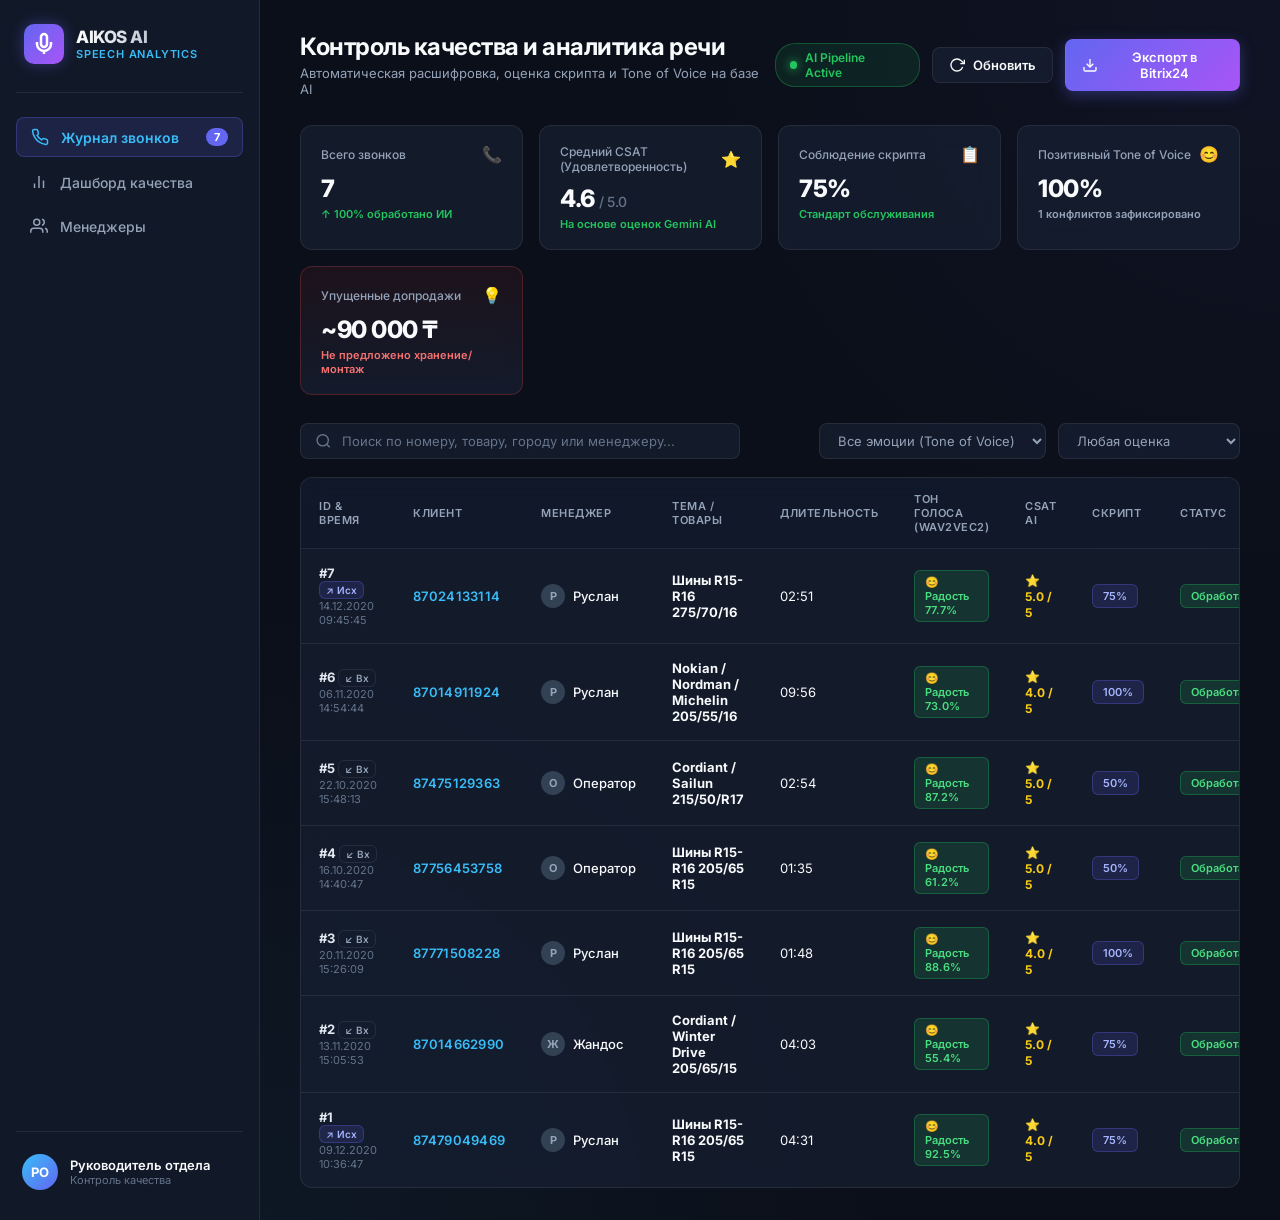
==== html/index.html @ fe6068f3 "исправление ошибок транскрибации поступившего файла в папку" ====
<!DOCTYPE html>
<html lang="ru">
<head>
    <meta charset="UTF-8">
    <meta name="viewport" content="width=device-width, initial-scale=1.0">
    <title>AIKOS Intelligence CRM — Аналитика звонков и контроль качества</title>
    <link rel="preconnect" href="https://fonts.googleapis.com">
    <link rel="preconnect" href="https://fonts.gstatic.com" crossorigin>
    <link href="https://fonts.googleapis.com/css2?family=Inter:wght@300;400;500;600;700;800&display=swap" rel="stylesheet">
    <link rel="stylesheet" href="style.css">
</head>
<body>
    <div class="app-container">
        <!-- Боковая панель (Sidebar) -->
        <aside class="sidebar">
            <div class="brand">
                <div class="brand-logo">
                    <svg width="24" height="24" viewBox="0 0 24 24" fill="none" stroke="currentColor" stroke-width="2.5">
                        <path d="M12 2a3 3 0 0 0-3 3v7a3 3 0 0 0 6 0V5a3 3 0 0 0-3-3Z"></path>
                        <path d="M19 10v2a7 7 0 0 1-14 0v-2"></path>
                        <line x1="12" y1="19" x2="12" y2="22"></line>
                    </svg>
                </div>
                <div class="brand-text">
                    <span class="brand-name">AIKOS AI</span>
                    <span class="brand-tag">Speech Analytics</span>
                </div>
            </div>

            <nav class="nav-menu">
                <a href="#calls" class="nav-item active" data-view="view-calls">
                    <svg width="18" height="18" viewBox="0 0 24 24" fill="none" stroke="currentColor" stroke-width="2"><path d="M22 16.92v3a2 2 0 0 1-2.18 2 19.79 19.79 0 0 1-8.63-3.07 19.5 19.5 0 0 1-6-6 19.79 19.79 0 0 1-3.07-8.67A2 2 0 0 1 4.11 2h3a2 2 0 0 1 2 1.72 12.84 12.84 0 0 0 .7 2.81 2 2 0 0 1-.45 2.11L8.09 9.91a16 16 0 0 0 6 6l1.27-1.27a2 2 0 0 1 2.11-.45 12.84 12.84 0 0 0 2.81.7A2 2 0 0 1 22 16.92z"></path></svg>
                    <span>Журнал звонков</span>
                    <span class="badge-count" id="totalCallsBadge">0</span>
                </a>
                <a href="#dashboard" class="nav-item" data-view="view-dashboard">
                    <svg width="18" height="18" viewBox="0 0 24 24" fill="none" stroke="currentColor" stroke-width="2"><line x1="18" y1="20" x2="18" y2="10"></line><line x1="12" y1="20" x2="12" y2="4"></line><line x1="6" y1="20" x2="6" y2="14"></line></svg>
                    <span>Дашборд качества</span>
                </a>
                <a href="#managers" class="nav-item" data-view="view-managers">
                    <svg width="18" height="18" viewBox="0 0 24 24" fill="none" stroke="currentColor" stroke-width="2"><path d="M17 21v-2a4 4 0 0 0-4-4H5a4 4 0 0 0-4 4v2"></path><circle cx="9" cy="7" r="4"></circle><path d="M23 21v-2a4 4 0 0 0-3-3.87"></path><path d="M16 3.13a4 4 0 0 1 0 7.75"></path></svg>
                    <span>Менеджеры</span>
                </a>
            </nav>

            <div class="sidebar-footer">
                <div class="user-profile">
                    <div class="avatar">РО</div>
                    <div class="user-info">
                        <span class="user-name">Руководитель отдела</span>
                        <span class="user-role">Контроль качества</span>
                    </div>
                </div>
            </div>
        </aside>

        <!-- Основная рабочая область (Main Content) -->
        <main class="main-content">
            <!-- Верхняя панель (Header) -->
            <header class="top-header">
                <div class="header-title">
                    <h1 id="pageMainHeading">Контроль качества и аналитика речи</h1>
                    <p class="subtitle" id="pageMainSubheading">Автоматическая расшифровка, оценка скрипта и Tone of Voice на базе AI</p>
                </div>
                <div class="header-actions">
                    <div class="status-indicator live">
                        <span class="dot"></span> AI Pipeline Active
                    </div>
                    <button class="btn btn-secondary" id="refreshBtn">
                        <svg width="16" height="16" viewBox="0 0 24 24" fill="none" stroke="currentColor" stroke-width="2"><polyline points="23 4 23 10 17 10"></polyline><path d="M20.49 15a9 9 0 1 1-2.12-9.36L23 10"></path></svg>
                        Обновить
                    </button>
                    <button class="btn btn-primary" id="exportBtn">
                        <svg width="16" height="16" viewBox="0 0 24 24" fill="none" stroke="currentColor" stroke-width="2"><path d="M21 15v4a2 2 0 0 1-2 2H5a2 2 0 0 1-2-2v-4"></path><polyline points="7 10 12 15 17 10"></polyline><line x1="12" y1="15" x2="12" y2="3"></line></svg>
                        Экспорт в Bitrix24
                    </button>
                </div>
            </header>

            <!-- Сводные KPI карточки (общие для CRM) -->
            <section class="kpi-grid">
                <div class="kpi-card">
                    <div class="kpi-header">
                        <span class="kpi-label">Всего звонков</span>
                        <span class="kpi-icon blue">📞</span>
                    </div>
                    <div class="kpi-value" id="kpiTotalCalls">0</div>
                    <div class="kpi-trend positive">↑ 100% обработано ИИ</div>
                </div>

                <div class="kpi-card">
                    <div class="kpi-header">
                        <span class="kpi-label">Средний CSAT (Удовлетворенность)</span>
                        <span class="kpi-icon green">⭐</span>
                    </div>
                    <div class="kpi-value" id="kpiAvgScore">0.0 <span class="max-val">/ 5.0</span></div>
                    <div class="kpi-trend positive" id="kpiCsatTrend">На основе оценок Gemini AI</div>
                </div>

                <div class="kpi-card">
                    <div class="kpi-header">
                        <span class="kpi-label">Соблюдение скрипта</span>
                        <span class="kpi-icon purple">📋</span>
                    </div>
                    <div class="kpi-value" id="kpiScriptScore">0%</div>
                    <div class="kpi-trend positive">Стандарт обслуживания</div>
                </div>

                <div class="kpi-card">
                    <div class="kpi-header">
                        <span class="kpi-label">Позитивный Tone of Voice</span>
                        <span class="kpi-icon yellow">😊</span>
                    </div>
                    <div class="kpi-value" id="kpiPositiveTone">0%</div>
                    <div class="kpi-trend neutral" id="kpiConflictsCount">0 конфликтов зафиксировано</div>
                </div>

                <div class="kpi-card highlight">
                    <div class="kpi-header">
                        <span class="kpi-label">Упущенные допродажи</span>
                        <span class="kpi-icon red">💡</span>
                    </div>
                    <div class="kpi-value" id="kpiLostSales">0 ₸</div>
                    <div class="kpi-trend warning">Не предложено хранение/монтаж</div>
                </div>
            </section>

            <!-- ЭКРАН 1: ЖУРНАЛ ЗВОНКОВ (Таблица) -->
            <div id="view-calls" class="page-view active">
                <section class="table-controls">
                    <div class="search-box">
                        <svg width="18" height="18" viewBox="0 0 24 24" fill="none" stroke="currentColor" stroke-width="2"><circle cx="11" cy="11" r="8"></circle><line x1="21" y1="21" x2="16.65" y2="16.65"></line></svg>
                        <input type="text" id="searchInput" placeholder="Поиск по номеру, товару, городу или менеджеру...">
                    </div>

                    <div class="filter-group">
                        <select id="emotionFilter" class="filter-select">
                            <option value="all">Все эмоции (Tone of Voice)</option>
                            <option value="happy">Радость / Дружелюбно</option>
                            <option value="neutral">Нейтрально</option>
                            <option value="sad">Грусть / Сомнения</option>
                        </select>

                        <select id="scoreFilter" class="filter-select">
                            <option value="all">Любая оценка</option>
                            <option value="5">⭐⭐⭐⭐⭐ (5 из 5)</option>
                            <option value="4">⭐⭐⭐⭐ (4 из 5)</option>
                            <option value="3">⭐⭐⭐ (3 из 5)</option>
                        </select>
                    </div>
                </section>

                <section class="table-container">
                    <table class="crm-table" id="callsTable">
                        <thead>
                            <tr>
                                <th>ID & Время</th>
                                <th>Клиент</th>
                                <th>Менеджер</th>
                                <th>Тема / Товары</th>
                                <th>Длительность</th>
                                <th>Тон голоса (Wav2Vec2)</th>
                                <th>CSAT AI</th>
                                <th>Скрипт</th>
                                <th>Статус</th>
                                <th class="text-right">Действие</th>
                            </tr>
                        </thead>
                        <tbody id="callsTableBody">
                            <!-- Строки звонков генерируются в app.js -->
                        </tbody>
                    </table>
                </section>
            </div>

            <!-- ЭКРАН 2: ДАШБОРД КАЧЕСТВА -->
            <div id="view-dashboard" class="page-view">
                <div class="dashboard-grid">
                    <!-- Анализ соблюдения скрипта продаж -->
                    <div class="dash-card">
                        <div class="dash-card-header">
                            <span class="dash-card-title">
                                📋 Соблюдение этапов скрипта продаж
                            </span>
                            <span class="badge badge-primary" id="dashAvgScriptBadge">85% среднее</span>
                        </div>
                        <div class="script-bars-list" id="dashScriptBarsList">
                            <!-- Заполняется динамически из БД -->
                        </div>
                    </div>

                    <!-- Тональность голоса и эмоциональный фон -->
                    <div class="dash-card">
                        <div class="dash-card-header">
                            <span class="dash-card-title">
                                🎙️ Сводный Tone of Voice (Wav2Vec2)
                            </span>
                            <span class="badge badge-success" id="dashEmotionDominantBadge">Дружелюбный фон</span>
                        </div>
                        <div class="script-bars-list" id="dashToneBarsList">
                            <!-- Заполняется динамически из БД -->
                        </div>
                    </div>

                    <!-- Распределение по филиалам и городам -->
                    <div class="dash-card">
                        <div class="dash-card-header">
                            <span class="dash-card-title">
                                📍 География звонков и филиалы
                            </span>
                            <span class="badge badge-outline" id="dashCitiesCountBadge">Казахстан</span>
                        </div>
                        <div class="city-bars-list" id="dashCityBarsList">
                            <!-- Заполняется динамически из БД -->
                        </div>
                    </div>

                    <!-- AI Рекомендации и точки роста -->
                    <div class="dash-card">
                        <div class="dash-card-header">
                            <span class="dash-card-title">
                                💡 Точки роста и упущенная выгода
                            </span>
                        </div>
                        <div class="growth-tips-box" id="dashGrowthTipsBox">
                            <div class="growth-icon">🎯</div>
                            <div class="growth-text">
                                <h4 id="dashGrowthTitle">Основная зона роста: Допродажи сопутствующих услуг</h4>
                                <p id="dashGrowthDesc">
                                    В 50% звонков менеджеры качественно консультируют по наличию шин, но упускают предложение услуг сезонного хранения и шиномонтажа. Это создает потенциал роста среднего чека на 18 000 ₸ с каждой заявки.
                                </p>
                            </div>
                        </div>
                    </div>
                </div>
            </div>

            <!-- ЭКРАН 3: МЕНЕДЖЕРЫ -->
            <div id="view-managers" class="page-view">
                <div class="managers-grid" id="managersCardsGrid">
                    <!-- Карточки менеджеров генерируются динамически из базы -->
                </div>
            </div>
        </main>
    </div>

    <!-- МОДАЛЬНОЕ ОКНО РАЗБОРА ЗВОНКА (CALL DETAIL MODAL) -->
        </main>
    </div>

    <!-- МОДАЛЬНОЕ ОКНО РАЗБОРА ЗВОНКА (CALL DETAIL MODAL) -->
    <div class="modal-backdrop" id="callModal">
        <div class="modal-dialog">
            <div class="modal-header">
                <div class="modal-title-wrap">
                    <div class="modal-badge-row">
                        <span class="badge badge-primary" id="modalCallDirection">Входящий звонок</span>
                        <span class="badge badge-outline" id="modalCallId">#13</span>
                        <span class="badge badge-success" id="modalCallDate">13.11.2020 15:05:53</span>
                    </div>
                    <h2 class="modal-title" id="modalPhoneTitle">+7 (701) 466-29-90</h2>
                </div>
                <button class="modal-close-btn" id="closeModalBtn">&times;</button>
            </div>

            <!-- Вкладки модального окна -->
            <div class="modal-tabs">
                <button class="tab-btn active" data-tab="tab-summary">
                    <svg width="16" height="16" viewBox="0 0 24 24" fill="none" stroke="currentColor" stroke-width="2"><polygon points="12 2 2 7 12 12 22 7 12 2"></polygon><polyline points="2 17 12 22 22 17"></polyline><polyline points="2 12 12 17 22 12"></polyline></svg>
                    Резюме и Допродажи
                </button>
                <button class="tab-btn" data-tab="tab-transcript">
                    <svg width="16" height="16" viewBox="0 0 24 24" fill="none" stroke="currentColor" stroke-width="2"><path d="M21 15a2 2 0 0 1-2 2H7l-4 4V5a2 2 0 0 1 2-2h14a2 2 0 0 1 2 2z"></path></svg>
                    Транскрипция (Диалог)
                </button>
                <button class="tab-btn" data-tab="tab-tone">
                    <svg width="16" height="16" viewBox="0 0 24 24" fill="none" stroke="currentColor" stroke-width="2"><path d="M12 2a3 3 0 0 0-3 3v7a3 3 0 0 0 6 0V5a3 3 0 0 0-3-3Z"></path><path d="M19 10v2a7 7 0 0 1-14 0v-2"></path></svg>
                    Тон-Войс & Акустика
                </button>
                <button class="tab-btn" data-tab="tab-checklist">
                    <svg width="16" height="16" viewBox="0 0 24 24" fill="none" stroke="currentColor" stroke-width="2"><path d="M22 11.08V12a10 10 0 1 1-5.93-9.14"></path><polyline points="22 4 12 14.01 9 11.01"></polyline></svg>
                    Чек-лист Скрипта
                </button>
            </div>

            <!-- Тело модального окна -->
            <div class="modal-body">
                <!-- ВКЛАДКА 1: РЕЗЮМЕ И ДОПРОДАЖИ -->
                <div class="tab-content active" id="tab-summary">
                    <div class="summary-grid">
                        <div class="card summary-main-card">
                            <h3>🤖 Аналитическое резюме звонка (AI)</h3>
                            <p class="summary-text" id="modalSummaryText"></p>
                            
                            <div class="key-facts-grid">
                                <div class="fact-item">
                                    <span class="fact-label">Город</span>
                                    <span class="fact-val" id="modalCity">Шымкент</span>
                                </div>
                                <div class="fact-item">
                                    <span class="fact-label">Категория товара</span>
                                    <span class="fact-val" id="modalProductCat">Зимние шины (Липучка)</span>
                                </div>
                                <div class="fact-item">
                                    <span class="fact-label">Размерность</span>
                                    <span class="fact-val" id="modalTireSize">205/55 R16</span>
                                </div>
                                <div class="fact-item">
                                    <span class="fact-label">Выбранный бренд</span>
                                    <span class="fact-val" id="modalSelectedBrand">Kormoran (Michelin group)</span>
                                </div>
                                <div class="fact-item">
                                    <span class="fact-label">Сумма заказа</span>
                                    <span class="fact-val highlight" id="modalOrderSum">87 000 ₸ (4 шт)</span>
                                </div>
                                <div class="fact-item">
                                    <span class="fact-label">Итог звонка</span>
                                    <span class="fact-val success" id="modalOutcome">Бронь на Темирязева 53А</span>
                                </div>
                            </div>
                        </div>

                        <!-- Оценки и метрики качества -->
                        <div class="card score-card">
                            <h3>⭐ Оценки обслуживания</h3>
                            <div class="score-row">
                                <span>Удовлетворенность клиента (CSAT):</span>
                                <span class="stars" id="modalCsatStars">⭐⭐⭐⭐⭐ 5/5</span>
                            </div>
                            <div class="score-row">
                                <span>Вежливость менеджера:</span>
                                <span class="badge badge-success" id="modalManagerPoliteness">5 / 5 (Отлично)</span>
                            </div>
                            <div class="score-row">
                                <span>Конфликт / Недовольство:</span>
                                <span class="badge badge-neutral" id="modalConflictStatus">Не зафиксирован</span>
                            </div>
                            <div class="score-row">
                                <span>Соблюдение регламента:</span>
                                <span class="badge badge-primary" id="modalScriptPct">88%</span>
                            </div>
                        </div>
                    </div>

                    <!-- Карточка упущенной выгоды -->
                    <div class="card opportunity-card">
                        <div class="opp-icon">💡</div>
                        <div class="opp-content">
                            <h4>Обнаружен потенциал допродажи (Sales Opportunity)</h4>
                            <p id="modalOpportunityText">Клиент приобрел 4 зимние шины. Менеджер предложил скидку 20% на шиномонтаж, однако <strong>не предложил услугу сезонного хранения шин</strong>. Вероятность согласия оценивалась в 76% (~15 000 ₸).</p>
                        </div>
                    </div>
                </div>

                <!-- ВКЛАДКА 2: ТРАНСКРИПЦИЯ (ДИАЛОГ) -->
                <div class="tab-content" id="tab-transcript">
                    <div class="transcript-player-bar">
                        <button class="player-btn" id="playAudioBtn">
                            <svg width="18" height="18" viewBox="0 0 24 24" fill="none" stroke="currentColor" stroke-width="2"><polygon points="5 3 19 12 5 21 5 3"></polygon></svg>
                            Прослушать аудио
                        </button>
                        <div class="audio-progress">
                            <span class="time-curr">00:00</span>
                            <div class="progress-bar-track">
                                <div class="progress-fill" style="width: 35%;"></div>
                            </div>
                            <span class="time-total" id="modalAudioDuration">04:03</span>
                        </div>
                        <div class="transcript-legend">
                            <span class="legend-dot green"></span> Позитив
                            <span class="legend-dot grey"></span> Нейтрально
                            <span class="legend-dot red"></span> Негатив
                        </div>
                    </div>

                    <div class="dialogue-container" id="modalDialogueContainer">
                        <!-- Реплики диалога со значками тональности RuBERT -->
                    </div>
                </div>

                <!-- ВКЛАДКА 3: ТОН-ВОЙС & АКУСТИКА -->
                <div class="tab-content" id="tab-tone">
                    <div class="tone-analytics-grid">
                        <!-- Эмоции Wav2Vec2 -->
                        <div class="card tone-card">
                            <h3>🎙️ Эмоции по голосу (Wav2Vec2 SER)</h3>
                            <p class="tone-subtitle">Анализ интонаций, тембра и дрожания голоса</p>

                            <div class="emotion-bars" id="modalEmotionBars">
                                <!-- Полосы эмоций -->
                            </div>
                        </div>

                        <!-- Акустические характеристики -->
                        <div class="card acoustic-card">
                            <h3>📊 Физические свойства звука (Акустика)</h3>
                            <div class="acoustic-metric">
                                <span class="metric-title">Время тишины и пауз:</span>
                                <span class="metric-val" id="modalSilenceMetric">57.4 сек (23.6%)</span>
                                <div class="metric-bar"><div class="fill" style="width: 23.6%;"></div></div>
                            </div>

                            <div class="acoustic-metric">
                                <span class="metric-title">Резкие всплески / Крики:</span>
                                <span class="metric-val" id="modalLoudMetric">0% (В норме)</span>
                                <div class="metric-bar"><div class="fill green" style="width: 5%;"></div></div>
                            </div>

                            <div class="acoustic-metric">
                                <span class="metric-title">Темп речи менеджера:</span>
                                <span class="metric-val" id="modalTempoMetric">133.9 уд/мин (Оптимальный)</span>
                                <div class="metric-bar"><div class="fill purple" style="width: 65%;"></div></div>
                            </div>
                        </div>
                    </div>

                    <!-- Посегментный таймлайн -->
                    <div class="card timeline-card">
                        <h3>⏱️ Посегментный таймлайн эмоций (10-секундные интервалы)</h3>
                        <p class="timeline-subtitle">Нажмите на интервал для перехода к моменту звонка</p>
                        
                        <div class="timeline-track" id="modalTimelineTrack">
                            <!-- Сегменты генерируются в JS -->
                        </div>
                    </div>
                </div>

                <!-- ВКЛАДКА 4: ЧЕК-ЛИСТ СКРИПТА -->
                <div class="tab-content" id="tab-checklist">
                    <div class="checklist-container">
                        <h3>📋 Проверка чек-листа звонка менеджера</h3>
                        <div class="checklist-items" id="modalChecklistItems">
                            <!-- Чек-лист генерируется в JS -->
                        </div>
                    </div>
                </div>
            </div>

            <div class="modal-footer">
                <button class="btn btn-secondary" id="closeModalFooterBtn">Закрыть</button>
                <button class="btn btn-primary" id="saveCrmBtn">Синхронизировать с сделкой #45291</button>
            </div>
        </div>
    </div>

    <script src="app.js"></script>
</body>
</html>
---- html/style.css ----
:root {
    --bg-primary: #0b0f19;
    --bg-secondary: #111827;
    --bg-card: rgba(23, 32, 51, 0.7);
    --bg-card-hover: rgba(30, 41, 67, 0.9);
    --border-color: rgba(255, 255, 255, 0.08);
    --border-highlight: rgba(99, 102, 241, 0.3);
    
    --text-primary: #f8fafc;
    --text-secondary: #94a3b8;
    --text-muted: #64748b;
    
    --accent-blue: #38bdf8;
    --accent-indigo: #6366f1;
    --accent-purple: #a855f7;
    --accent-green: #22c55e;
    --accent-yellow: #eab308;
    --accent-red: #ef4444;
    
    --gradient-primary: linear-gradient(135deg, #6366f1 0%, #a855f7 100%);
    --gradient-card: linear-gradient(180deg, rgba(30, 41, 59, 0.5) 0%, rgba(15, 23, 42, 0.5) 100%);
    --shadow-subtle: 0 4px 20px rgba(0, 0, 0, 0.3);
    --shadow-modal: 0 20px 50px rgba(0, 0, 0, 0.7);
}

* {
    margin: 0;
    padding: 0;
    box-sizing: border-box;
    font-family: 'Inter', -apple-system, BlinkMacSystemFont, sans-serif;
    -webkit-font-smoothing: antialiased;
}

body {
    background-color: var(--bg-primary);
    color: var(--text-primary);
    min-height: 100vh;
    display: flex;
    overflow-x: hidden;
}

.app-container {
    display: flex;
    width: 100%;
    min-height: 100vh;
}

/* ========================================================
   SIDEBAR
   ======================================================== */
.sidebar {
    width: 260px;
    background: var(--bg-secondary);
    border-right: 1px solid var(--border-color);
    display: flex;
    flex-direction: column;
    padding: 24px 16px;
    flex-shrink: 0;
}

.brand {
    display: flex;
    align-items: center;
    gap: 12px;
    padding: 0 8px 28px;
    border-bottom: 1px solid var(--border-color);
}

.brand-logo {
    width: 40px;
    height: 40px;
    background: var(--gradient-primary);
    border-radius: 10px;
    display: flex;
    align-items: center;
    justify-content: center;
    color: white;
    box-shadow: 0 0 15px rgba(99, 102, 241, 0.4);
}

.brand-text {
    display: flex;
    flex-direction: column;
}

.brand-name {
    font-weight: 800;
    font-size: 17px;
    letter-spacing: -0.5px;
    background: linear-gradient(90deg, #fff, #94a3b8);
    -webkit-background-clip: text;
    -webkit-text-fill-color: transparent;
}

.brand-tag {
    font-size: 11px;
    color: var(--accent-blue);
    font-weight: 600;
    text-transform: uppercase;
    letter-spacing: 0.8px;
}

.nav-menu {
    display: flex;
    flex-direction: column;
    gap: 6px;
    margin-top: 24px;
    flex: 1;
}

.nav-item {
    display: flex;
    align-items: center;
    gap: 12px;
    padding: 10px 14px;
    border-radius: 8px;
    color: var(--text-secondary);
    text-decoration: none;
    font-size: 14px;
    font-weight: 500;
    transition: all 0.2s ease;
}

.nav-item:hover {
    background: rgba(255, 255, 255, 0.05);
    color: var(--text-primary);
}

.nav-item.active {
    background: rgba(99, 102, 241, 0.15);
    color: var(--accent-blue);
    border: 1px solid var(--border-highlight);
    font-weight: 600;
}

.badge-count {
    margin-left: auto;
    background: var(--accent-indigo);
    color: white;
    font-size: 11px;
    padding: 2px 8px;
    border-radius: 20px;
    font-weight: 700;
}

.sidebar-footer {
    padding-top: 16px;
    border-top: 1px solid var(--border-color);
}

.user-profile {
    display: flex;
    align-items: center;
    gap: 12px;
    padding: 6px;
}

.avatar {
    width: 36px;
    height: 36px;
    background: linear-gradient(135deg, #38bdf8, #6366f1);
    border-radius: 50%;
    display: flex;
    align-items: center;
    justify-content: center;
    font-weight: 700;
    font-size: 13px;
    color: white;
}

.user-info {
    display: flex;
    flex-direction: column;
}

.user-name {
    font-size: 13px;
    font-weight: 600;
}

.user-role {
    font-size: 11px;
    color: var(--text-muted);
}

/* ========================================================
   MAIN CONTENT
   ======================================================== */
.main-content {
    flex: 1;
    padding: 32px 40px;
    overflow-y: auto;
    background: radial-gradient(circle at top right, rgba(99, 102, 241, 0.05), transparent 40%),
                radial-gradient(circle at bottom left, rgba(56, 189, 248, 0.05), transparent 40%);
}

.top-header {
    display: flex;
    justify-content: space-between;
    align-items: center;
    margin-bottom: 28px;
}

.header-title h1 {
    font-size: 24px;
    font-weight: 700;
    letter-spacing: -0.5px;
    margin-bottom: 4px;
}

.subtitle {
    font-size: 13px;
    color: var(--text-secondary);
}

.header-actions {
    display: flex;
    align-items: center;
    gap: 12px;
}

.status-indicator {
    display: flex;
    align-items: center;
    gap: 8px;
    padding: 6px 14px;
    background: rgba(34, 197, 94, 0.1);
    border: 1px solid rgba(34, 197, 94, 0.3);
    border-radius: 20px;
    font-size: 12px;
    font-weight: 600;
    color: var(--accent-green);
}

.status-indicator .dot {
    width: 8px;
    height: 8px;
    background: var(--accent-green);
    border-radius: 50%;
    box-shadow: 0 0 10px var(--accent-green);
    animation: pulse 2s infinite;
}

@keyframes pulse {
    0% { transform: scale(0.95); opacity: 0.8; }
    50% { transform: scale(1.2); opacity: 1; }
    100% { transform: scale(0.95); opacity: 0.8; }
}

.btn {
    display: inline-flex;
    align-items: center;
    gap: 8px;
    padding: 9px 16px;
    border-radius: 8px;
    font-size: 13px;
    font-weight: 600;
    cursor: pointer;
    transition: all 0.2s ease;
    border: 1px solid transparent;
}

.btn-primary {
    background: var(--gradient-primary);
    color: white;
    box-shadow: 0 4px 15px rgba(99, 102, 241, 0.35);
}

.btn-primary:hover {
    transform: translateY(-1px);
    box-shadow: 0 6px 20px rgba(99, 102, 241, 0.5);
}

.btn-secondary {
    background: var(--bg-card);
    color: var(--text-primary);
    border: 1px solid var(--border-color);
}

.btn-secondary:hover {
    background: rgba(255, 255, 255, 0.1);
}

/* ========================================================
   KPI CARDS
   ======================================================== */
.kpi-grid {
    display: grid;
    grid-template-columns: repeat(auto-fit, minmax(210px, 1fr));
    gap: 16px;
    margin-bottom: 28px;
}

.kpi-card {
    background: var(--bg-card);
    border: 1px solid var(--border-color);
    border-radius: 12px;
    padding: 18px 20px;
    backdrop-filter: blur(12px);
    transition: transform 0.2s ease, border-color 0.2s ease;
}

.kpi-card:hover {
    transform: translateY(-2px);
    border-color: rgba(255, 255, 255, 0.15);
}

.kpi-card.highlight {
    background: linear-gradient(180deg, rgba(239, 68, 68, 0.08) 0%, rgba(23, 32, 51, 0.7) 100%);
    border-color: rgba(239, 68, 68, 0.25);
}

.kpi-header {
    display: flex;
    justify-content: space-between;
    align-items: center;
    margin-bottom: 10px;
}

.kpi-label {
    font-size: 12px;
    color: var(--text-secondary);
    font-weight: 500;
}

.kpi-icon {
    font-size: 16px;
}

.kpi-value {
    font-size: 24px;
    font-weight: 800;
    letter-spacing: -0.5px;
    margin-bottom: 4px;
}

.kpi-value .max-val {
    font-size: 14px;
    color: var(--text-muted);
    font-weight: 500;
}

.kpi-trend {
    font-size: 11px;
    font-weight: 600;
}

.kpi-trend.positive { color: var(--accent-green); }
.kpi-trend.neutral { color: var(--text-secondary); }
.kpi-trend.warning { color: #f87171; }

/* ========================================================
   TABLE CONTROLS & SEARCH
   ======================================================== */
.table-controls {
    display: flex;
    justify-content: space-between;
    align-items: center;
    gap: 16px;
    margin-bottom: 18px;
}

.search-box {
    display: flex;
    align-items: center;
    gap: 10px;
    background: var(--bg-card);
    border: 1px solid var(--border-color);
    padding: 8px 14px;
    border-radius: 8px;
    flex: 1;
    max-width: 440px;
}

.search-box svg {
    color: var(--text-muted);
}

.search-box input {
    background: transparent;
    border: none;
    outline: none;
    color: var(--text-primary);
    font-size: 13px;
    width: 100%;
}

.search-box input::placeholder {
    color: var(--text-muted);
}

.filter-group {
    display: flex;
    gap: 12px;
}

.filter-select {
    background: var(--bg-card);
    border: 1px solid var(--border-color);
    color: var(--text-secondary);
    padding: 8px 14px;
    border-radius: 8px;
    font-size: 13px;
    outline: none;
    cursor: pointer;
}

.filter-select option {
    background: var(--bg-secondary);
    color: var(--text-primary);
}

/* ========================================================
   CRM CALLS TABLE
   ======================================================== */
.table-container {
    background: var(--bg-card);
    border: 1px solid var(--border-color);
    border-radius: 12px;
    overflow: hidden;
    backdrop-filter: blur(12px);
}

.crm-table {
    width: 100%;
    border-collapse: collapse;
    text-align: left;
    font-size: 13px;
}

.crm-table th {
    background: rgba(15, 23, 42, 0.7);
    padding: 14px 18px;
    font-weight: 600;
    color: var(--text-secondary);
    border-bottom: 1px solid var(--border-color);
    text-transform: uppercase;
    font-size: 11px;
    letter-spacing: 0.5px;
}

.crm-table td {
    padding: 16px 18px;
    border-bottom: 1px solid var(--border-color);
    color: var(--text-primary);
    vertical-align: middle;
}

.crm-table tr {
    transition: background 0.15s ease;
    cursor: pointer;
}

.crm-table tbody tr:hover {
    background: var(--bg-card-hover);
}

.crm-table tbody tr:last-child td {
    border-bottom: none;
}

.call-id-col {
    display: flex;
    flex-direction: column;
}

.call-num {
    font-weight: 700;
    font-size: 13px;
    color: #e2e8f0;
}

.call-time {
    font-size: 11px;
    color: var(--text-muted);
}

.phone-badge {
    font-weight: 600;
    color: var(--accent-blue);
    letter-spacing: 0.3px;
}

.manager-badge {
    display: flex;
    align-items: center;
    gap: 8px;
    font-weight: 500;
}

.manager-avatar-sm {
    width: 24px;
    height: 24px;
    border-radius: 50%;
    background: #334155;
    color: #94a3b8;
    font-size: 11px;
    display: flex;
    align-items: center;
    justify-content: center;
    font-weight: 700;
}

/* Бейджи */
.badge {
    display: inline-flex;
    align-items: center;
    gap: 5px;
    padding: 4px 10px;
    border-radius: 6px;
    font-size: 11px;
    font-weight: 600;
}

.badge-success {
    background: rgba(34, 197, 94, 0.15);
    color: #4ade80;
    border: 1px solid rgba(34, 197, 94, 0.3);
}

.badge-warning {
    background: rgba(234, 179, 8, 0.15);
    color: #facc15;
    border: 1px solid rgba(234, 179, 8, 0.3);
}

.badge-neutral {
    background: rgba(148, 163, 184, 0.15);
    color: #cbd5e1;
    border: 1px solid rgba(148, 163, 184, 0.3);
}

.badge-primary {
    background: rgba(99, 102, 241, 0.15);
    color: #a5b4fc;
    border: 1px solid rgba(99, 102, 241, 0.3);
}

.badge-outline {
    background: transparent;
    border: 1px solid var(--border-color);
    color: var(--text-secondary);
}

.stars-score {
    color: #facc15;
    font-weight: 700;
    font-size: 12px;
}

.action-btn {
    padding: 6px 12px;
    background: rgba(99, 102, 241, 0.1);
    color: var(--accent-blue);
    border: 1px solid var(--border-highlight);
    border-radius: 6px;
    font-size: 12px;
    font-weight: 600;
    cursor: pointer;
    transition: all 0.2s ease;
}

.action-btn:hover {
    background: var(--accent-indigo);
    color: white;
}

.text-right {
    text-align: right;
}

/* ========================================================
   MODAL DIALOG (CALL INTELLIGENCE DRAWER)
   ======================================================== */
.modal-backdrop {
    position: fixed;
    top: 0;
    left: 0;
    width: 100vw;
    height: 100vh;
    background: rgba(0, 0, 0, 0.75);
    backdrop-filter: blur(8px);
    display: none;
    align-items: center;
    justify-content: center;
    z-index: 9999;
    padding: 24px;
    animation: fadeIn 0.2s ease;
}

.modal-backdrop.open {
    display: flex;
}

@keyframes fadeIn {
    from { opacity: 0; }
    to { opacity: 1; }
}

.modal-dialog {
    background: #0f172a;
    border: 1px solid rgba(255, 255, 255, 0.12);
    border-radius: 16px;
    width: 100%;
    max-width: 960px;
    max-height: 90vh;
    display: flex;
    flex-direction: column;
    box-shadow: var(--shadow-modal);
    animation: slideUp 0.25s ease;
}

@keyframes slideUp {
    from { transform: translateY(20px); opacity: 0; }
    to { transform: translateY(0); opacity: 1; }
}

.modal-header {
    padding: 20px 24px;
    display: flex;
    justify-content: space-between;
    align-items: center;
    border-bottom: 1px solid var(--border-color);
}

.modal-badge-row {
    display: flex;
    gap: 8px;
    margin-bottom: 6px;
}

.modal-title {
    font-size: 20px;
    font-weight: 800;
    letter-spacing: -0.5px;
}

.modal-close-btn {
    background: transparent;
    border: none;
    color: var(--text-muted);
    font-size: 28px;
    cursor: pointer;
    line-height: 1;
    transition: color 0.2s;
}

.modal-close-btn:hover {
    color: white;
}

/* Вкладки модального окна */
.modal-tabs {
    display: flex;
    padding: 0 24px;
    border-bottom: 1px solid var(--border-color);
    background: rgba(15, 23, 42, 0.5);
    gap: 8px;
}

.tab-btn {
    display: flex;
    align-items: center;
    gap: 8px;
    padding: 12px 16px;
    background: transparent;
    border: none;
    border-bottom: 2px solid transparent;
    color: var(--text-secondary);
    font-size: 13px;
    font-weight: 600;
    cursor: pointer;
    transition: all 0.2s ease;
}

.tab-btn:hover {
    color: var(--text-primary);
}

.tab-btn.active {
    color: var(--accent-blue);
    border-bottom-color: var(--accent-blue);
}

.modal-body {
    padding: 24px;
    overflow-y: auto;
    flex: 1;
}

.tab-content {
    display: none;
}

.tab-content.active {
    display: block;
    animation: fadeIn 0.2s ease;
}

/* ========================================================
   TAB 1: РЕЗЮМЕ & ДОПРОДАЖИ
   ======================================================== */
.summary-grid {
    display: grid;
    grid-template-columns: 2fr 1fr;
    gap: 16px;
    margin-bottom: 16px;
}

.card {
    background: var(--bg-card);
    border: 1px solid var(--border-color);
    border-radius: 12px;
    padding: 20px;
}

.card h3 {
    font-size: 15px;
    font-weight: 700;
    margin-bottom: 12px;
    color: #f1f5f9;
}

.summary-text {
    font-size: 13px;
    line-height: 1.6;
    color: #cbd5e1;
    margin-bottom: 18px;
    background: rgba(0, 0, 0, 0.2);
    padding: 12px 14px;
    border-radius: 8px;
    border-left: 3px solid var(--accent-indigo);
}

.key-facts-grid {
    display: grid;
    grid-template-columns: repeat(2, 1fr);
    gap: 12px;
}

.fact-item {
    display: flex;
    flex-direction: column;
    background: rgba(255, 255, 255, 0.03);
    padding: 10px 12px;
    border-radius: 8px;
}

.fact-label {
    font-size: 11px;
    color: var(--text-muted);
    margin-bottom: 4px;
}

.fact-val {
    font-size: 13px;
    font-weight: 600;
    color: var(--text-primary);
}

.fact-val.highlight {
    color: #38bdf8;
}

.fact-val.success {
    color: #4ade80;
}

.score-card {
    display: flex;
    flex-direction: column;
    justify-content: space-between;
}

.score-row {
    display: flex;
    justify-content: space-between;
    align-items: center;
    padding: 10px 0;
    border-bottom: 1px solid var(--border-color);
    font-size: 12px;
    color: var(--text-secondary);
}

.score-row:last-child {
    border-bottom: none;
}

.opportunity-card {
    display: flex;
    gap: 16px;
    background: linear-gradient(90deg, rgba(234, 179, 8, 0.1) 0%, rgba(23, 32, 51, 0.7) 100%);
    border-color: rgba(234, 179, 8, 0.3);
}

.opp-icon {
    font-size: 28px;
    flex-shrink: 0;
}

.opp-content h4 {
    font-size: 14px;
    font-weight: 700;
    color: #fef08a;
    margin-bottom: 4px;
}

.opp-content p {
    font-size: 13px;
    color: #cbd5e1;
    line-height: 1.5;
}

/* ========================================================
   TAB 2: ТРАНСКРИПЦИЯ (ДИАЛОГ)
   ======================================================== */
.transcript-player-bar {
    display: flex;
    align-items: center;
    gap: 16px;
    background: rgba(0, 0, 0, 0.3);
    padding: 12px 18px;
    border-radius: 10px;
    margin-bottom: 18px;
    border: 1px solid var(--border-color);
}

.player-btn {
    display: flex;
    align-items: center;
    gap: 6px;
    background: var(--accent-indigo);
    color: white;
    border: none;
    padding: 8px 14px;
    border-radius: 6px;
    font-size: 12px;
    font-weight: 600;
    cursor: pointer;
}

.audio-progress {
    display: flex;
    align-items: center;
    gap: 10px;
    flex: 1;
    font-size: 12px;
    color: var(--text-muted);
}

.progress-bar-track {
    flex: 1;
    height: 6px;
    background: rgba(255, 255, 255, 0.1);
    border-radius: 3px;
    overflow: hidden;
}

.progress-fill {
    height: 100%;
    background: var(--accent-blue);
    border-radius: 3px;
}

.transcript-legend {
    display: flex;
    align-items: center;
    gap: 12px;
    font-size: 11px;
    color: var(--text-secondary);
}

.legend-dot {
    width: 8px;
    height: 8px;
    border-radius: 50%;
    display: inline-block;
}

.legend-dot.green { background: #22c55e; }
.legend-dot.grey { background: #94a3b8; }
.legend-dot.red { background: #ef4444; }

.dialogue-container {
    display: flex;
    flex-direction: column;
    gap: 12px;
    max-height: 480px;
    overflow-y: auto;
    padding-right: 8px;
}

.message-row {
    display: flex;
    flex-direction: column;
    padding: 12px 16px;
    border-radius: 10px;
    border: 1px solid transparent;
}

.message-row.manager {
    background: rgba(99, 102, 241, 0.08);
    border-color: rgba(99, 102, 241, 0.2);
    align-self: flex-start;
    width: 90%;
}

.message-row.client {
    background: rgba(56, 189, 248, 0.08);
    border-color: rgba(56, 189, 248, 0.2);
    align-self: flex-end;
    width: 90%;
}

.msg-header {
    display: flex;
    justify-content: space-between;
    align-items: center;
    margin-bottom: 6px;
}

.msg-speaker {
    font-size: 12px;
    font-weight: 700;
}

.message-row.manager .msg-speaker { color: #a5b4fc; }
.message-row.client .msg-speaker { color: #7dd3fc; }

.sentiment-tag {
    font-size: 10px;
    padding: 2px 6px;
    border-radius: 4px;
    font-weight: 600;
}

.sentiment-tag.positive { background: rgba(34, 197, 94, 0.2); color: #4ade80; }
.sentiment-tag.neutral { background: rgba(148, 163, 184, 0.2); color: #cbd5e1; }
.sentiment-tag.negative { background: rgba(239, 68, 68, 0.2); color: #f87171; }

.msg-text {
    font-size: 13px;
    line-height: 1.5;
    color: #f1f5f9;
}

/* ========================================================
   TAB 3: ТОН-ВОЙС & АКУСТИКА
   ======================================================== */
.tone-analytics-grid {
    display: grid;
    grid-template-columns: repeat(2, 1fr);
    gap: 16px;
    margin-bottom: 16px;
}

.tone-subtitle, .timeline-subtitle {
    font-size: 12px;
    color: var(--text-muted);
    margin-bottom: 16px;
}

.emotion-bars {
    display: flex;
    flex-direction: column;
    gap: 12px;
}

.emotion-bar-item {
    display: flex;
    flex-direction: column;
    gap: 4px;
}

.em-info {
    display: flex;
    justify-content: space-between;
    font-size: 12px;
    font-weight: 600;
}

.em-track {
    height: 8px;
    background: rgba(255, 255, 255, 0.08);
    border-radius: 4px;
    overflow: hidden;
}

.em-fill {
    height: 100%;
    border-radius: 4px;
}

.em-fill.happy { background: #22c55e; }
.em-fill.neutral { background: #38bdf8; }
.em-fill.sad { background: #eab308; }
.em-fill.angry { background: #ef4444; }

.acoustic-metric {
    margin-bottom: 14px;
}

.metric-title {
    display: block;
    font-size: 12px;
    color: var(--text-secondary);
    margin-bottom: 2px;
}

.metric-val {
    font-size: 14px;
    font-weight: 700;
    color: var(--text-primary);
    display: block;
    margin-bottom: 6px;
}

.metric-bar {
    height: 6px;
    background: rgba(255, 255, 255, 0.08);
    border-radius: 3px;
    overflow: hidden;
}

.metric-bar .fill {
    height: 100%;
    background: var(--accent-blue);
    border-radius: 3px;
}

.metric-bar .fill.green { background: #22c55e; }
.metric-bar .fill.purple { background: #a855f7; }

.timeline-track {
    display: flex;
    gap: 4px;
    overflow-x: auto;
    padding: 8px 0;
}

.timeline-segment {
    flex: 1;
    min-width: 36px;
    height: 48px;
    border-radius: 6px;
    display: flex;
    flex-direction: column;
    align-items: center;
    justify-content: center;
    font-size: 10px;
    font-weight: 700;
    cursor: pointer;
    transition: transform 0.15s ease;
}

.timeline-segment:hover {
    transform: scale(1.1);
}

.timeline-segment.happy { background: rgba(34, 197, 94, 0.25); color: #4ade80; border: 1px solid rgba(34, 197, 94, 0.5); }
.timeline-segment.neutral { background: rgba(56, 189, 248, 0.25); color: #38bdf8; border: 1px solid rgba(56, 189, 248, 0.5); }
.timeline-segment.sad { background: rgba(234, 179, 8, 0.25); color: #facc15; border: 1px solid rgba(234, 179, 8, 0.5); }
.timeline-segment.angry { background: rgba(239, 68, 68, 0.25); color: #f87171; border: 1px solid rgba(239, 68, 68, 0.5); }

/* ========================================================
   TAB 4: ЧЕК-ЛИСТ СКРИПТА
   ======================================================== */
.checklist-items {
    display: flex;
    flex-direction: column;
    gap: 10px;
}

.checklist-item {
    display: flex;
    align-items: center;
    justify-content: space-between;
    padding: 12px 16px;
    background: rgba(255, 255, 255, 0.03);
    border-radius: 8px;
    border: 1px solid var(--border-color);
}

.cl-title {
    font-size: 13px;
    font-weight: 600;
    color: #f1f5f9;
}

.cl-desc {
    font-size: 11px;
    color: var(--text-muted);
    margin-top: 2px;
}

/* ========================================================
   MODAL FOOTER
   ======================================================== */
.modal-footer {
    padding: 16px 24px;
    display: flex;
    justify-content: flex-end;
    gap: 12px;
    border-top: 1px solid var(--border-color);
    background: rgba(15, 23, 42, 0.8);
}

/* ========================================================
   PAGE VIEWS (MULTI-VIEW SWITCHING)
   ======================================================== */
.page-view {
    display: none;
}

.page-view.active {
    display: block;
    animation: fadeInView 0.2s ease-in-out;
}

@keyframes fadeInView {
    from { opacity: 0; transform: translateY(4px); }
    to { opacity: 1; transform: translateY(0); }
}

/* ========================================================
   DASHBOARD VIEW
   ======================================================== */
.dashboard-grid {
    display: grid;
    grid-template-columns: repeat(2, 1fr);
    gap: 20px;
    margin-top: 24px;
}

.dash-card {
    background: var(--bg-card);
    border: 1px solid var(--border-color);
    border-radius: 12px;
    padding: 24px;
    display: flex;
    flex-direction: column;
    gap: 16px;
    backdrop-filter: blur(10px);
}

.dash-card.full-width {
    grid-column: span 2;
}

.dash-card-header {
    display: flex;
    align-items: center;
    justify-content: space-between;
}

.dash-card-title {
    font-size: 15px;
    font-weight: 700;
    color: var(--text-primary);
    display: flex;
    align-items: center;
    gap: 8px;
}

.dash-metric-summary {
    display: flex;
    gap: 16px;
    margin-bottom: 8px;
}

.dash-metric-box {
    flex: 1;
    background: rgba(255, 255, 255, 0.02);
    border: 1px solid var(--border-color);
    padding: 12px 16px;
    border-radius: 8px;
}

.dash-metric-box .metric-lbl {
    font-size: 11px;
    color: var(--text-secondary);
    display: block;
    margin-bottom: 4px;
}

.dash-metric-box .metric-val {
    font-size: 20px;
    font-weight: 800;
    color: #f8fafc;
}

.script-bars-list, .city-bars-list {
    display: flex;
    flex-direction: column;
    gap: 12px;
}

.script-bar-item {
    display: flex;
    flex-direction: column;
    gap: 6px;
}

.script-bar-meta {
    display: flex;
    justify-content: space-between;
    font-size: 12px;
    font-weight: 600;
    color: var(--text-secondary);
}

.script-bar-track {
    height: 8px;
    background: rgba(255, 255, 255, 0.06);
    border-radius: 4px;
    overflow: hidden;
}

.script-bar-fill {
    height: 100%;
    border-radius: 4px;
    transition: width 0.6s ease;
}

.script-bar-fill.purple { background: linear-gradient(90deg, #6366f1, #a855f7); }
.script-bar-fill.blue { background: linear-gradient(90deg, #38bdf8, #6366f1); }
.script-bar-fill.green { background: linear-gradient(90deg, #22c55e, #10b981); }
.script-bar-fill.yellow { background: linear-gradient(90deg, #eab308, #f59e0b); }

/* Зоны роста / AI Рекомендации */
.growth-tips-box {
    background: rgba(99, 102, 241, 0.08);
    border: 1px solid rgba(99, 102, 241, 0.25);
    border-radius: 10px;
    padding: 16px 20px;
    display: flex;
    gap: 14px;
    align-items: flex-start;
}

.growth-icon {
    font-size: 24px;
    line-height: 1;
}

.growth-text h4 {
    font-size: 13px;
    font-weight: 700;
    color: #c7d2fe;
    margin-bottom: 4px;
}

.growth-text p {
    font-size: 12px;
    color: #94a3b8;
    line-height: 1.5;
}

/* ========================================================
   MANAGERS VIEW
   ======================================================== */
.managers-grid {
    display: grid;
    grid-template-columns: repeat(auto-fill, minmax(320px, 1fr));
    gap: 20px;
    margin-top: 24px;
}

.manager-card {
    background: var(--bg-card);
    border: 1px solid var(--border-color);
    border-radius: 12px;
    padding: 24px;
    display: flex;
    flex-direction: column;
    gap: 16px;
    backdrop-filter: blur(10px);
    transition: transform 0.2s, border-color 0.2s, box-shadow 0.2s;
}

.manager-card:hover {
    transform: translateY(-2px);
    border-color: var(--border-highlight);
    box-shadow: 0 10px 25px rgba(0, 0, 0, 0.4);
}

.manager-card-top {
    display: flex;
    align-items: center;
    gap: 16px;
}

.manager-avatar-lg {
    width: 52px;
    height: 52px;
    border-radius: 50%;
    background: var(--gradient-primary);
    display: flex;
    align-items: center;
    justify-content: center;
    font-weight: 800;
    font-size: 20px;
    color: white;
    box-shadow: 0 0 12px rgba(99, 102, 241, 0.4);
    flex-shrink: 0;
}

.manager-title-box {
    flex: 1;
}

.manager-name-lg {
    font-size: 16px;
    font-weight: 700;
    color: #fff;
    margin-bottom: 4px;
}

.manager-role-tag {
    font-size: 11px;
    color: var(--text-secondary);
}

.manager-stats-grid {
    display: grid;
    grid-template-columns: repeat(2, 1fr);
    gap: 10px;
    background: rgba(255, 255, 255, 0.02);
    border: 1px solid var(--border-color);
    border-radius: 8px;
    padding: 12px;
}

.m-stat-item {
    display: flex;
    flex-direction: column;
    gap: 2px;
}

.m-stat-lbl {
    font-size: 10px;
    color: var(--text-muted);
    text-transform: uppercase;
    letter-spacing: 0.5px;
}

.m-stat-val {
    font-size: 14px;
    font-weight: 700;
    color: #f1f5f9;
}

.manager-actions-row {
    display: flex;
    justify-content: flex-end;
    margin-top: 4px;
}

.btn-filter-manager {
    background: rgba(99, 102, 241, 0.15);
    border: 1px solid rgba(99, 102, 241, 0.3);
    color: #c7d2fe;
    font-size: 12px;
    font-weight: 600;
    padding: 8px 14px;
    border-radius: 6px;
    cursor: pointer;
    transition: all 0.15s ease;
    width: 100%;
    text-align: center;
}

.btn-filter-manager:hover {
    background: rgba(99, 102, 241, 0.3);
    color: white;
}
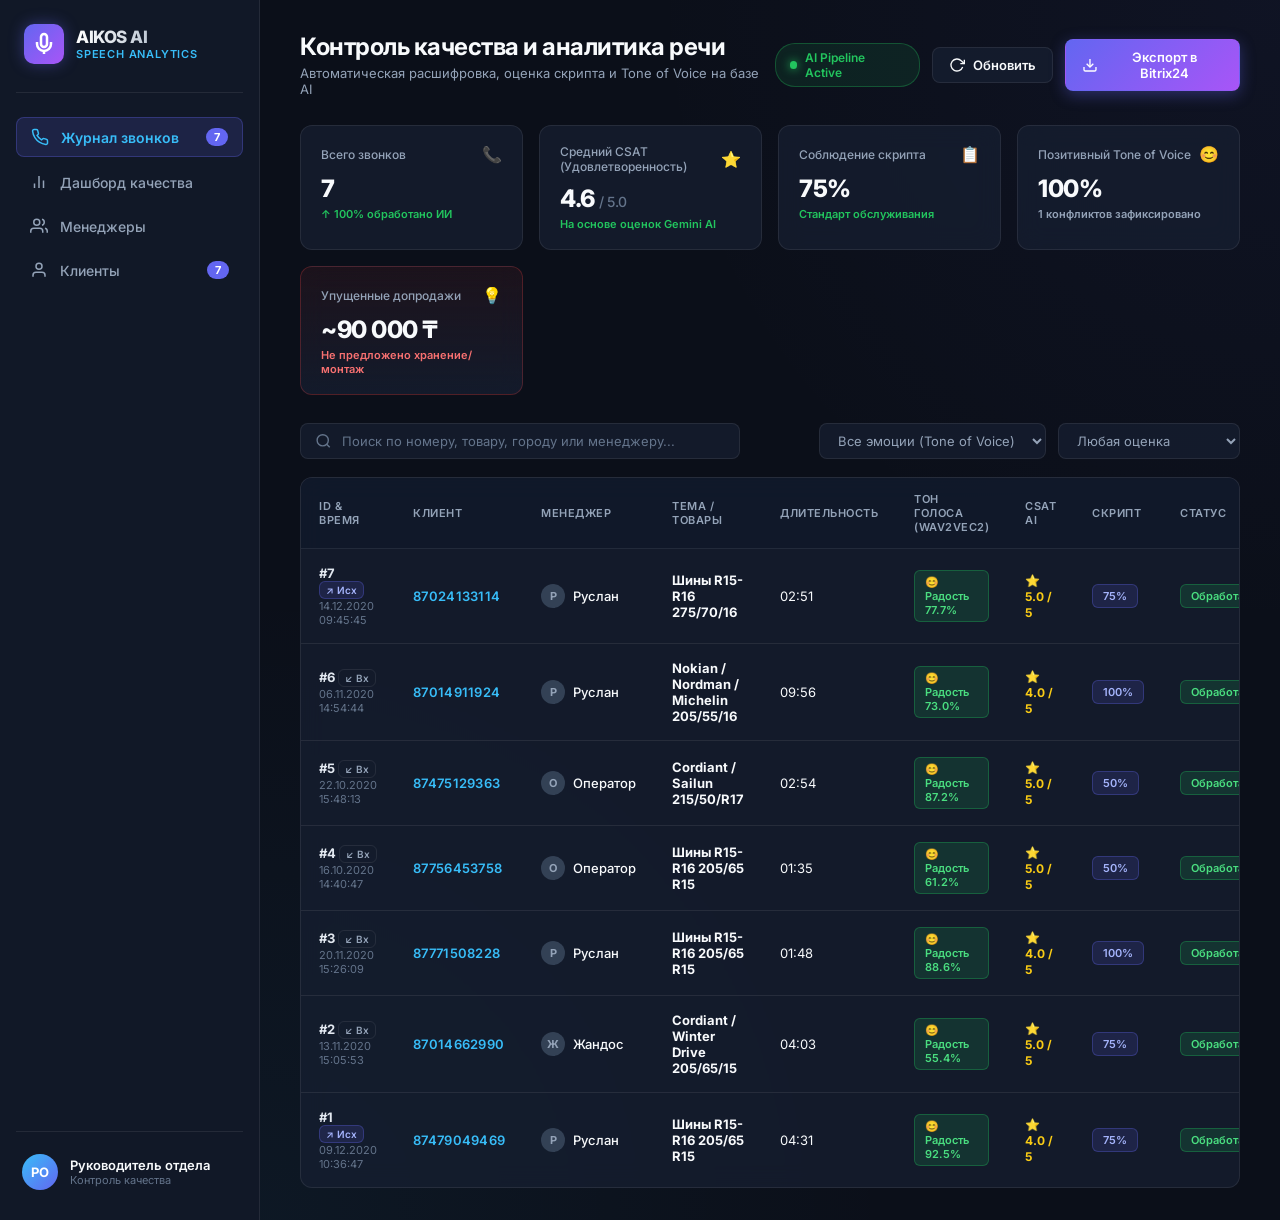
==== commit d27080be: "feat: разделить показатели Tone of Voice отдельно на менеджера и клиента" ====
--- a/html/index.html
+++ b/html/index.html
@@ -41,6 +41,11 @@
                     <svg width="18" height="18" viewBox="0 0 24 24" fill="none" stroke="currentColor" stroke-width="2"><path d="M17 21v-2a4 4 0 0 0-4-4H5a4 4 0 0 0-4 4v2"></path><circle cx="9" cy="7" r="4"></circle><path d="M23 21v-2a4 4 0 0 0-3-3.87"></path><path d="M16 3.13a4 4 0 0 1 0 7.75"></path></svg>
                     <span>Менеджеры</span>
                 </a>
+                <a href="#clients" class="nav-item" data-view="view-clients">
+                    <svg width="18" height="18" viewBox="0 0 24 24" fill="none" stroke="currentColor" stroke-width="2"><path d="M20 21v-2a4 4 0 0 0-4-4H8a4 4 0 0 0-4 4v2"></path><circle cx="12" cy="7" r="4"></circle></svg>
+                    <span>Клиенты</span>
+                    <span class="badge-count" id="totalClientsBadge">0</span>
+                </a>
             </nav>
 
             <div class="sidebar-footer">
@@ -77,56 +82,55 @@
                 </div>
             </header>
 
-            <!-- Сводные KPI карточки (общие для CRM) -->
-            <section class="kpi-grid">
-                <div class="kpi-card">
-                    <div class="kpi-header">
-                        <span class="kpi-label">Всего звонков</span>
-                        <span class="kpi-icon blue">📞</span>
-                    </div>
-                    <div class="kpi-value" id="kpiTotalCalls">0</div>
-                    <div class="kpi-trend positive">↑ 100% обработано ИИ</div>
-                </div>
-
-                <div class="kpi-card">
-                    <div class="kpi-header">
-                        <span class="kpi-label">Средний CSAT (Удовлетворенность)</span>
-                        <span class="kpi-icon green">⭐</span>
-                    </div>
-                    <div class="kpi-value" id="kpiAvgScore">0.0 <span class="max-val">/ 5.0</span></div>
-                    <div class="kpi-trend positive" id="kpiCsatTrend">На основе оценок Gemini AI</div>
-                </div>
-
-                <div class="kpi-card">
-                    <div class="kpi-header">
-                        <span class="kpi-label">Соблюдение скрипта</span>
-                        <span class="kpi-icon purple">📋</span>
-                    </div>
-                    <div class="kpi-value" id="kpiScriptScore">0%</div>
-                    <div class="kpi-trend positive">Стандарт обслуживания</div>
-                </div>
-
-                <div class="kpi-card">
-                    <div class="kpi-header">
-                        <span class="kpi-label">Позитивный Tone of Voice</span>
-                        <span class="kpi-icon yellow">😊</span>
-                    </div>
-                    <div class="kpi-value" id="kpiPositiveTone">0%</div>
-                    <div class="kpi-trend neutral" id="kpiConflictsCount">0 конфликтов зафиксировано</div>
-                </div>
-
-                <div class="kpi-card highlight">
-                    <div class="kpi-header">
-                        <span class="kpi-label">Упущенные допродажи</span>
-                        <span class="kpi-icon red">💡</span>
-                    </div>
-                    <div class="kpi-value" id="kpiLostSales">0 ₸</div>
-                    <div class="kpi-trend warning">Не предложено хранение/монтаж</div>
-                </div>
-            </section>
-
             <!-- ЭКРАН 1: ЖУРНАЛ ЗВОНКОВ (Таблица) -->
             <div id="view-calls" class="page-view active">
+                <!-- Сводные KPI карточки звонков -->
+                <section class="kpi-grid">
+                    <div class="kpi-card">
+                        <div class="kpi-header">
+                            <span class="kpi-label">Всего звонков</span>
+                            <span class="kpi-icon blue">📞</span>
+                        </div>
+                        <div class="kpi-value" id="kpiTotalCalls">0</div>
+                        <div class="kpi-trend positive">↑ 100% обработано ИИ</div>
+                    </div>
+
+                    <div class="kpi-card">
+                        <div class="kpi-header">
+                            <span class="kpi-label">Средний CSAT (Удовлетворенность)</span>
+                            <span class="kpi-icon green">⭐</span>
+                        </div>
+                        <div class="kpi-value" id="kpiAvgScore">0.0 <span class="max-val">/ 5.0</span></div>
+                        <div class="kpi-trend positive" id="kpiCsatTrend">На основе оценок Gemini AI</div>
+                    </div>
+
+                    <div class="kpi-card">
+                        <div class="kpi-header">
+                            <span class="kpi-label">Соблюдение скрипта</span>
+                            <span class="kpi-icon purple">📋</span>
+                        </div>
+                        <div class="kpi-value" id="kpiScriptScore">0%</div>
+                        <div class="kpi-trend positive">Стандарт обслуживания</div>
+                    </div>
+
+                    <div class="kpi-card">
+                        <div class="kpi-header">
+                            <span class="kpi-label">Позитивный Tone of Voice</span>
+                            <span class="kpi-icon yellow">😊</span>
+                        </div>
+                        <div class="kpi-value" id="kpiPositiveTone">0%</div>
+                        <div class="kpi-trend neutral" id="kpiConflictsCount">0 конфликтов зафиксировано</div>
+                    </div>
+
+                    <div class="kpi-card highlight">
+                        <div class="kpi-header">
+                            <span class="kpi-label">Упущенные допродажи</span>
+                            <span class="kpi-icon red">💡</span>
+                        </div>
+                        <div class="kpi-value" id="kpiLostSales">0 ₸</div>
+                        <div class="kpi-trend warning">Не предложено хранение/монтаж</div>
+                    </div>
+                </section>
                 <section class="table-controls">
                     <div class="search-box">
                         <svg width="18" height="18" viewBox="0 0 24 24" fill="none" stroke="currentColor" stroke-width="2"><circle cx="11" cy="11" r="8"></circle><line x1="21" y1="21" x2="16.65" y2="16.65"></line></svg>
@@ -241,10 +245,93 @@
                     <!-- Карточки менеджеров генерируются динамически из базы -->
                 </div>
             </div>
-        </main>
-    </div>
-
-    <!-- МОДАЛЬНОЕ ОКНО РАЗБОРА ЗВОНКА (CALL DETAIL MODAL) -->
+
+            <!-- ЭКРАН 4: КЛИЕНТЫ И ИСТОРИЯ ОБРАЩЕНИЙ -->
+            <div id="view-clients" class="page-view">
+                <!-- Клиентские KPI плашки -->
+                <section class="kpi-grid">
+                    <div class="kpi-card">
+                        <div class="kpi-header">
+                            <span class="kpi-label">Уникальных клиентов</span>
+                            <span class="kpi-icon blue">👥</span>
+                        </div>
+                        <div class="kpi-value" id="kpiClientsCount">0</div>
+                        <div class="kpi-trend positive">База телефонных номеров</div>
+                    </div>
+
+                    <div class="kpi-card">
+                        <div class="kpi-header">
+                            <span class="kpi-label">Повторные обращения</span>
+                            <span class="kpi-icon green">🔁</span>
+                        </div>
+                        <div class="kpi-value" id="kpiClientsRepeat">0</div>
+                        <div class="kpi-trend positive" id="kpiClientsRepeatPct">0% повторных</div>
+                    </div>
+
+                    <div class="kpi-card">
+                        <div class="kpi-header">
+                            <span class="kpi-label">Сумма зафиксированного спроса</span>
+                            <span class="kpi-icon purple">💰</span>
+                        </div>
+                        <div class="kpi-value" id="kpiClientsTotalSum">0 ₸</div>
+                        <div class="kpi-trend neutral">Потенциал покупок и броней</div>
+                    </div>
+
+                    <div class="kpi-card">
+                        <div class="kpi-header">
+                            <span class="kpi-label">Лояльность клиентов (CSAT)</span>
+                            <span class="kpi-icon yellow">⭐</span>
+                        </div>
+                        <div class="kpi-value" id="kpiClientsAvgCsat">5.0 <span class="max-val">/ 5.0</span></div>
+                        <div class="kpi-trend positive">Высокая оценка диалогов</div>
+                    </div>
+                </section>
+
+                <!-- Панель фильтров и поиска по клиентам -->
+                <section class="table-controls">
+                    <div class="search-box" style="flex: 1.5; max-width: 500px;">
+                        <svg width="18" height="18" viewBox="0 0 24 24" fill="none" stroke="currentColor" stroke-width="2"><circle cx="11" cy="11" r="8"></circle><line x1="21" y1="21" x2="16.65" y2="16.65"></line></svg>
+                        <input type="text" id="clientsSearchInput" placeholder="Поиск по номеру телефона, городу, размеру шин или вопросу...">
+                    </div>
+
+                    <div class="filter-group">
+                        <select id="clientsCityFilter" class="filter-select">
+                            <option value="all">Все города</option>
+                            <option value="Алматы">Алматы</option>
+                            <option value="Шымкент">Шымкент</option>
+                            <option value="Астана">Астана</option>
+                        </select>
+
+                        <select id="clientsTypeFilter" class="filter-select">
+                            <option value="all">Все клиенты</option>
+                            <option value="repeat">Повторные (2+ звонка)</option>
+                            <option value="single">Первое обращение</option>
+                        </select>
+                    </div>
+                </section>
+
+                <!-- Таблица клиентов -->
+                <div class="table-container">
+                    <table class="crm-table">
+                        <thead>
+                            <tr>
+                                <th>Номер клиента</th>
+                                <th>Город</th>
+                                <th>Обращений</th>
+                                <th>Интересующий типоразмер / Авто</th>
+                                <th>Ключевые темы и вопросы</th>
+                                <th>Tone of Voice</th>
+                                <th>Менеджеры</th>
+                                <th>Последний контакт</th>
+                                <th class="text-right">История</th>
+                            </tr>
+                        </thead>
+                        <tbody id="clientsTableBody">
+                            <!-- Данные клиентов генерируются в JS -->
+                        </tbody>
+                    </table>
+                </div>
+            </div>
         </main>
     </div>
 
@@ -378,47 +465,82 @@
                     </div>
                 </div>
 
-                <!-- ВКЛАДКА 3: ТОН-ВОЙС & АКУСТИКА -->
+                <!-- ВКЛАДКА 3: ТОН-ВОЙС & АКУСТИКА (РАЗДЕЛЬНО ПО СТОРОНАМ) -->
                 <div class="tab-content" id="tab-tone">
                     <div class="tone-analytics-grid">
-                        <!-- Эмоции Wav2Vec2 -->
+                        <!-- 1. Tone of Voice МЕНЕДЖЕРА -->
                         <div class="card tone-card">
-                            <h3>🎙️ Эмоции по голосу (Wav2Vec2 SER)</h3>
-                            <p class="tone-subtitle">Анализ интонаций, тембра и дрожания голоса</p>
-
-                            <div class="emotion-bars" id="modalEmotionBars">
-                                <!-- Полосы эмоций -->
-                            </div>
-                        </div>
-
-                        <!-- Акустические характеристики -->
-                        <div class="card acoustic-card">
-                            <h3>📊 Физические свойства звука (Акустика)</h3>
-                            <div class="acoustic-metric">
-                                <span class="metric-title">Время тишины и пауз:</span>
-                                <span class="metric-val" id="modalSilenceMetric">57.4 сек (23.6%)</span>
-                                <div class="metric-bar"><div class="fill" style="width: 23.6%;"></div></div>
-                            </div>
-
-                            <div class="acoustic-metric">
-                                <span class="metric-title">Резкие всплески / Крики:</span>
-                                <span class="metric-val" id="modalLoudMetric">0% (В норме)</span>
-                                <div class="metric-bar"><div class="fill green" style="width: 5%;"></div></div>
-                            </div>
-
-                            <div class="acoustic-metric">
-                                <span class="metric-title">Темп речи менеджера:</span>
-                                <span class="metric-val" id="modalTempoMetric">133.9 уд/мин (Оптимальный)</span>
-                                <div class="metric-bar"><div class="fill purple" style="width: 65%;"></div></div>
-                            </div>
-                        </div>
-                    </div>
-
-                    <!-- Посегментный таймлайн -->
-                    <div class="card timeline-card">
-                        <h3>⏱️ Посегментный таймлайн эмоций (10-секундные интервалы)</h3>
-                        <p class="timeline-subtitle">Нажмите на интервал для перехода к моменту звонка</p>
-                        
+                            <div class="tone-card-header">
+                                <h3>👨‍💼 Tone of Voice Менеджера</h3>
+                                <span class="badge badge-primary" id="modalMgrToneDominant">Дружелюбие</span>
+                            </div>
+                            <p class="tone-subtitle" id="modalMgrToneDesc">Приветливый тон, уверенные ответы без конфликтов</p>
+
+                            <div class="score-mini-row" style="margin-bottom: 12px; display: flex; justify-content: space-between; align-items: center; background: rgba(0,0,0,0.2); padding: 8px 12px; border-radius: 8px;">
+                                <span style="font-size: 12px; color: var(--text-muted);">Индекс вежливости и стандартов:</span>
+                                <span class="badge badge-success" id="modalMgrPolitenessBadge">⭐ 5.0 / 5.0</span>
+                            </div>
+
+                            <div class="emotion-bars" id="modalMgrEmotionBars">
+                                <!-- Полосы эмоций менеджера -->
+                            </div>
+
+                            <div class="acoustic-mini-stats" style="margin-top: 14px; display: grid; grid-template-columns: 1fr 1fr; gap: 8px;">
+                                <div style="background: rgba(255,255,255,0.02); padding: 8px 10px; border-radius: 6px; border: 1px solid var(--border-color);">
+                                    <span style="font-size: 11px; color: var(--text-muted); display: block;">Темп речи:</span>
+                                    <strong style="font-size: 12.5px; color: #fff;" id="modalMgrTempo">130 уд/мин</strong>
+                                </div>
+                                <div style="background: rgba(255,255,255,0.02); padding: 8px 10px; border-radius: 6px; border: 1px solid var(--border-color);">
+                                    <span style="font-size: 11px; color: var(--text-muted); display: block;">Перебивания:</span>
+                                    <strong style="font-size: 12.5px; color: #4ade80;" id="modalMgrInterruption">0 (В норме)</strong>
+                                </div>
+                            </div>
+                        </div>
+
+                        <!-- 2. Tone of Voice КЛИЕНТА -->
+                        <div class="card tone-card">
+                            <div class="tone-card-header">
+                                <h3>👤 Tone of Voice Клиента</h3>
+                                <span class="badge badge-success" id="modalClientToneDominant">Лояльный</span>
+                            </div>
+                            <p class="tone-subtitle" id="modalClientToneDesc">Клиент вовлечен, позитивно реагирует на предложения</p>
+
+                            <div class="score-mini-row" style="margin-bottom: 12px; display: flex; justify-content: space-between; align-items: center; background: rgba(0,0,0,0.2); padding: 8px 12px; border-radius: 8px;">
+                                <span style="font-size: 12px; color: var(--text-muted);">Динамика настроения диалога:</span>
+                                <span class="badge badge-outline" id="modalClientSentimentShift">Нейтральный ➔ Позитивный</span>
+                            </div>
+
+                            <div class="emotion-bars" id="modalClientEmotionBars">
+                                <!-- Полосы эмоций клиента -->
+                            </div>
+
+                            <div class="acoustic-mini-stats" style="margin-top: 14px; display: grid; grid-template-columns: 1fr 1fr; gap: 8px;">
+                                <div style="background: rgba(255,255,255,0.02); padding: 8px 10px; border-radius: 6px; border: 1px solid var(--border-color);">
+                                    <span style="font-size: 11px; color: var(--text-muted); display: block;">Удовлетворенность CSAT:</span>
+                                    <strong style="font-size: 12.5px; color: #38bdf8;" id="modalClientCsatVal">⭐ 5.0 / 5.0</strong>
+                                </div>
+                                <div style="background: rgba(255,255,255,0.02); padding: 8px 10px; border-radius: 6px; border: 1px solid var(--border-color);">
+                                    <span style="font-size: 11px; color: var(--text-muted); display: block;">Недовольство / Конфликт:</span>
+                                    <strong style="font-size: 12.5px; color: #4ade80;" id="modalClientConflictVal">Не обнаружено</strong>
+                                </div>
+                            </div>
+                        </div>
+                    </div>
+
+                    <!-- 3. Акустические характеристики и таймлайн звука -->
+                    <div class="card acoustic-card" style="margin-top: 20px;">
+                        <div style="display: flex; justify-content: space-between; align-items: center; margin-bottom: 14px; flex-wrap: wrap; gap: 10px;">
+                            <div>
+                                <h3>📊 Физические свойства звука и пауз на линии</h3>
+                                <p class="tone-subtitle" style="margin-bottom: 0;">Анализ пауз, динамики громкости и 10-секундный посегментный таймлайн</p>
+                            </div>
+                            <div style="display: flex; gap: 12px;">
+                                <span class="badge badge-outline" id="modalSilenceMetric">Паузы: 0 сек (0%)</span>
+                                <span class="badge badge-outline" id="modalLoudMetric">Всплески: 0%</span>
+                            </div>
+                        </div>
+
+                        <!-- Посегментный таймлайн -->
                         <div class="timeline-track" id="modalTimelineTrack">
                             <!-- Сегменты генерируются в JS -->
                         </div>
@@ -438,7 +560,314 @@
 
             <div class="modal-footer">
                 <button class="btn btn-secondary" id="closeModalFooterBtn">Закрыть</button>
-                <button class="btn btn-primary" id="saveCrmBtn">Синхронизировать с сделкой #45291</button>
+                <button class="btn btn-primary" id="saveCrmBtn">Синхронизировать со сделкой в Битрикс24</button>
+            </div>
+        </div>
+    </div>
+
+    <!-- МОДАЛЬНОЕ ОКНО ОБЩЕГО АНАЛИЗА РАБОТЫ МЕНЕДЖЕРА -->
+    <div class="modal-backdrop" id="managerAnalyticsModal">
+        <div class="modal-dialog modal-dialog-lg">
+            <div class="modal-header">
+                <div class="modal-title-wrap">
+                    <div class="manager-modal-profile">
+                        <div class="manager-modal-avatar" id="mgrModalAvatar">Ж</div>
+                        <div>
+                            <div class="modal-badge-row">
+                                <span class="badge badge-success" id="mgrModalCsatBadge">⭐ 5.0 / 5.0 CSAT</span>
+                                <span class="badge badge-primary" id="mgrModalCallsCountBadge">1 звонок(ов) в базе</span>
+                                <span class="badge badge-outline" id="mgrModalToneBadge">100% Позитив</span>
+                            </div>
+                            <h2 class="modal-title" id="mgrModalName">Жандос</h2>
+                            <p class="manager-modal-subtitle" id="mgrModalSubtitle">Менеджер отдела продаж и консультаций • Филиал: Алматы</p>
+                        </div>
+                    </div>
+                </div>
+                <button class="modal-close-btn" id="closeManagerModalBtn">&times;</button>
+            </div>
+
+            <!-- Вкладки аналитики менеджера -->
+            <div class="modal-tabs">
+                <button class="tab-btn active" data-mgr-tab="mgr-tab-overview">
+                    <svg width="16" height="16" viewBox="0 0 24 24" fill="none" stroke="currentColor" stroke-width="2"><circle cx="12" cy="12" r="10"></circle><path d="M12 6v6l4 2"></path></svg>
+                    Общий AI-аудит работы
+                </button>
+                <button class="tab-btn" data-mgr-tab="mgr-tab-script">
+                    <svg width="16" height="16" viewBox="0 0 24 24" fill="none" stroke="currentColor" stroke-width="2"><path d="M14 2H6a2 2 0 0 0-2 2v16a2 2 0 0 0 2 2h12a2 2 0 0 0 2-2V8z"></path><polyline points="14 2 14 8 20 8"></polyline><line x1="16" y1="13" x2="8" y2="13"></line><line x1="16" y1="17" x2="8" y2="17"></line><polyline points="10 9 9 9 8 9"></polyline></svg>
+                    Стандарты и Скрипт продаж
+                </button>
+                <button class="tab-btn" data-mgr-tab="mgr-tab-tone">
+                    <svg width="16" height="16" viewBox="0 0 24 24" fill="none" stroke="currentColor" stroke-width="2"><path d="M12 1a3 3 0 0 0-3 3v8a3 3 0 0 0 6 0V4a3 3 0 0 0-3-3z"></path><path d="M19 10v2a7 7 0 0 1-14 0v-2"></path><line x1="12" y1="19" x2="12" y2="23"></line><line x1="8" y1="23" x2="16" y2="23"></line></svg>
+                    Tone of Voice & Акустика
+                </button>
+                <button class="tab-btn" data-mgr-tab="mgr-tab-calls">
+                    <svg width="16" height="16" viewBox="0 0 24 24" fill="none" stroke="currentColor" stroke-width="2"><path d="M22 16.92v3a2 2 0 0 1-2.18 2 19.79 19.79 0 0 1-8.63-3.07 19.5 19.5 0 0 1-6-6 19.79 19.79 0 0 1-3.07-8.67A2 2 0 0 1 4.11 2h3a2 2 0 0 1 2 1.72 12.84 12.84 0 0 0 .7 2.81 2 2 0 0 1-.45 2.11L8.09 9.91a16 16 0 0 0 6 6l1.27-1.27a2 2 0 0 1 2.11-.45 12.84 12.84 0 0 0 2.81.7A2 2 0 0 1 22 16.92z"></path></svg>
+                    Звонки сотрудника (<span id="mgrModalCallsTabCount">0</span>)
+                </button>
+            </div>
+
+            <!-- Тело модального окна менеджера -->
+            <div class="modal-body">
+                <!-- 4 KPI плашки менеджера -->
+                <div class="mgr-kpi-row">
+                    <div class="mgr-kpi-item">
+                        <div class="mgr-kpi-label">Диалоги и Время на линии</div>
+                        <div class="mgr-kpi-val" id="mgrKpiTotalCalls">0 звонков</div>
+                        <div class="mgr-kpi-sub" id="mgrKpiDurationStats">Всего: 00:00 • Ср: 00:00</div>
+                    </div>
+                    <div class="mgr-kpi-item">
+                        <div class="mgr-kpi-label">Соблюдение скрипта</div>
+                        <div class="mgr-kpi-val text-purple" id="mgrKpiScriptAvg">0%</div>
+                        <div class="mgr-kpi-sub" id="mgrKpiScriptSub">Стандарт обслуживания</div>
+                    </div>
+                    <div class="mgr-kpi-item">
+                        <div class="mgr-kpi-label">Удовлетворенность (CSAT)</div>
+                        <div class="mgr-kpi-val text-yellow" id="mgrKpiCsatAvg">⭐ 0.0</div>
+                        <div class="mgr-kpi-sub" id="mgrKpiPoliteness">Вежливость: 5.0 / 5.0</div>
+                    </div>
+                    <div class="mgr-kpi-item highlight">
+                        <div class="mgr-kpi-label">Упущенная выгода</div>
+                        <div class="mgr-kpi-val text-red" id="mgrKpiLostSales">0 ₸</div>
+                        <div class="mgr-kpi-sub" id="mgrKpiLostSub">Не предложено хранение</div>
+                    </div>
+                </div>
+
+                <!-- ВКЛАДКА 1: ОБЩИЙ AI-АУДИТ РАБОТЫ -->
+                <div class="mgr-tab-content active" id="mgr-tab-overview">
+                    <div class="mgr-audit-grid">
+                        <!-- Сильные стороны -->
+                        <div class="card mgr-card-strengths">
+                            <div class="mgr-card-heading">
+                                <span class="mgr-icon green">🌟</span>
+                                <div>
+                                    <h3>Сильные стороны менеджера</h3>
+                                    <p class="card-subtitle">Что сотрудник делает на отлично по оценке нейросети</p>
+                                </div>
+                            </div>
+                            <div class="mgr-strengths-list" id="mgrStrengthsList">
+                                <!-- Генерируется динамически -->
+                            </div>
+                        </div>
+
+                        <!-- Точки роста и повторяющиеся ошибки -->
+                        <div class="card mgr-card-weaknesses">
+                            <div class="mgr-card-heading">
+                                <span class="mgr-icon yellow">⚠️</span>
+                                <div>
+                                    <h3>Точки роста и ошибки в диалогах</h3>
+                                    <p class="card-subtitle">Систематические упущения, влияющие на средний чек и конверсию</p>
+                                </div>
+                            </div>
+                            <div class="mgr-weaknesses-list" id="mgrWeaknessesList">
+                                <!-- Генерируется динамически -->
+                            </div>
+                        </div>
+                    </div>
+
+                    <!-- Рекомендации руководителю (РОП) -->
+                    <div class="card mgr-recommendations-card">
+                        <div class="mgr-card-heading">
+                            <span class="mgr-icon purple">🎯</span>
+                            <div>
+                                <h3>Персональный план развития от AI (для РОПа)</h3>
+                                <p class="card-subtitle">Конкретные шаги для повышения эффективности сотрудника</p>
+                            </div>
+                        </div>
+                        <div class="mgr-rop-tips" id="mgrRopRecommendations">
+                            <!-- Генерируется динамически -->
+                        </div>
+                    </div>
+                </div>
+
+                <!-- ВКЛАДКА 2: СТАНДАРТЫ И СКРИПТ ПРОДАЖ -->
+                <div class="mgr-tab-content" id="mgr-tab-script">
+                    <div class="card">
+                        <h3>📋 Декомпозиция соблюдения скрипта продаж по всем звонкам</h3>
+                        <p class="card-subtitle">Процент успешного прохождения каждого обязательного этапа</p>
+                        
+                        <div class="script-breakdown-list" id="mgrScriptStagesList">
+                            <!-- Заполняется в JS -->
+                        </div>
+                    </div>
+                </div>
+
+                <!-- ВКЛАДКА 3: TONE OF VOICE & АКУСТИКА -->
+                <div class="mgr-tab-content" id="mgr-tab-tone">
+                    <div class="tone-analytics-grid">
+                        <div class="card">
+                            <h3>🎙️ Эмоциональный баланс речи менеджера</h3>
+                            <p class="card-subtitle">Анализ эмоционального фона по моделям Wav2Vec2 и RuBERT</p>
+                            
+                            <div class="script-bars-list" id="mgrToneBarsList">
+                                <!-- Заполняется в JS -->
+                            </div>
+                        </div>
+
+                        <div class="card">
+                            <h3>🔊 Акустические метрики речи</h3>
+                            <p class="card-subtitle">Темп, динамика громкости и баланс пауз</p>
+                            
+                            <div class="acoustics-list" id="mgrAcousticsList">
+                                <!-- Заполняется в JS -->
+                            </div>
+                        </div>
+                    </div>
+                </div>
+
+                <!-- ВКЛАДКА 4: ЗВОНКИ СОТРУДНИКА -->
+                <div class="mgr-tab-content" id="mgr-tab-calls">
+                    <div class="table-container" style="border: none; background: transparent;">
+                        <table class="crm-table">
+                            <thead>
+                                <tr>
+                                    <th>ID & Дата</th>
+                                    <th>Клиент</th>
+                                    <th>Тема / Товары</th>
+                                    <th>Длительность</th>
+                                    <th>Эмоция</th>
+                                    <th>CSAT</th>
+                                    <th>Скрипт</th>
+                                    <th class="text-right">Действие</th>
+                                </tr>
+                            </thead>
+                            <tbody id="mgrCallsTableBody">
+                                <!-- Заполняется в JS -->
+                            </tbody>
+                        </table>
+                    </div>
+                </div>
+            </div>
+
+            <div class="modal-footer">
+                <button class="btn btn-secondary" id="closeManagerModalFooterBtn">Закрыть</button>
+                <button class="btn btn-primary" id="mgrExportReportBtn">Экспортировать отчет РОПа</button>
+            </div>
+        </div>
+    </div>
+
+    <!-- МОДАЛЬНОЕ ОКНО КЛИЕНТА (ИСТОРИЯ ЗВОНКОВ И ПРОФИЛЬ КЛИЕНТА) -->
+    <div class="modal-backdrop" id="clientModal">
+        <div class="modal-dialog modal-dialog-lg">
+            <div class="modal-header">
+                <div class="manager-modal-profile">
+                    <div class="mgr-avatar-big" id="clientModalAvatar" style="background: linear-gradient(135deg, #0ea5e9, #3b82f6);">📱</div>
+                    <div class="mgr-info-big">
+                        <div class="modal-badge-row">
+                            <span class="badge badge-primary" id="clientModalStatusBadge">Клиент</span>
+                            <span class="badge badge-success" id="clientModalCsatBadge">⭐ 5.0 CSAT</span>
+                            <span class="badge badge-outline" id="clientModalCallsBadge">1 звонок</span>
+                        </div>
+                        <h2 class="mgr-title" id="clientModalPhone">+7 (701) 466-29-90</h2>
+                        <p class="mgr-subtitle" id="clientModalSubtitle">Город: Алматы • Интерес: Зимние шины</p>
+                    </div>
+                </div>
+                <button class="modal-close-btn" id="closeClientModalBtn">&times;</button>
+            </div>
+
+            <!-- Вкладки модального окна клиента -->
+            <div class="modal-tabs">
+                <button class="tab-btn active" data-client-tab="client-tab-history">
+                    <svg width="16" height="16" viewBox="0 0 24 24" fill="none" stroke="currentColor" stroke-width="2"><circle cx="12" cy="12" r="10"></circle><polyline points="12 6 12 12 16 14"></polyline></svg>
+                    История звонков и вопросов (<span id="clientTabCallsCount">0</span>)
+                </button>
+                <button class="tab-btn" data-client-tab="client-tab-profile">
+                    <svg width="16" height="16" viewBox="0 0 24 24" fill="none" stroke="currentColor" stroke-width="2"><path d="M20 21v-2a4 4 0 0 0-4-4H8a4 4 0 0 0-4 4v2"></path><circle cx="12" cy="7" r="4"></circle></svg>
+                    AI-портрет и предпочтения
+                </button>
+                <button class="tab-btn" data-client-tab="client-tab-orders">
+                    <svg width="16" height="16" viewBox="0 0 24 24" fill="none" stroke="currentColor" stroke-width="2"><polygon points="12 2 2 7 12 12 22 7 12 2"></polygon><polyline points="2 17 12 22 22 17"></polyline><polyline points="2 12 12 17 22 12"></polyline></svg>
+                    Интересующие товары и чеки
+                </button>
+            </div>
+
+            <!-- Тело модального окна клиента -->
+            <div class="modal-body">
+                <!-- ВКЛАДКА 1: ИСТОРИЯ ЗВОНКОВ И ВОПРОСОВ -->
+                <div class="client-tab-content active" id="client-tab-history">
+                    <!-- Сводные мини-KPI клиента -->
+                    <div class="mgr-kpi-row">
+                        <div class="mgr-kpi-card">
+                            <div class="mgr-kpi-val" id="clientKpiTotalCalls">0</div>
+                            <div class="mgr-kpi-label">Всего обращений</div>
+                            <div class="mgr-kpi-sub" id="clientKpiDirectionStats">Вх: 0 • Исх: 0</div>
+                        </div>
+                        <div class="mgr-kpi-card">
+                            <div class="mgr-kpi-val" id="clientKpiTotalDuration">00:00</div>
+                            <div class="mgr-kpi-label">Общее время диалогов</div>
+                            <div class="mgr-kpi-sub" id="clientKpiAvgDuration">Ср. длительность: 00:00</div>
+                        </div>
+                        <div class="mgr-kpi-card">
+                            <div class="mgr-kpi-val" id="clientKpiTotalSpent">0 ₸</div>
+                            <div class="mgr-kpi-label">Сумма заказов / спроса</div>
+                            <div class="mgr-kpi-sub" id="clientKpiOrderCount">Зафиксировано покупок</div>
+                        </div>
+                        <div class="mgr-kpi-card">
+                            <div class="mgr-kpi-val" id="clientKpiTone">😊 100%</div>
+                            <div class="mgr-kpi-label">Tone of Voice клиента</div>
+                            <div class="mgr-kpi-sub">Лояльность и вежливость</div>
+                        </div>
+                    </div>
+
+                    <!-- Хронологическая лента звонков -->
+                    <h3 style="margin: 20px 0 12px; font-size: 15px; color: var(--text-primary); display: flex; align-items: center; gap: 8px;">
+                        <span>📜 Хронология обращений и разбор вопросов по каждому звонку</span>
+                    </h3>
+
+                    <div class="client-calls-timeline" id="clientCallsTimeline">
+                        <!-- Карточки звонков клиента генерируются в JS -->
+                    </div>
+                </div>
+
+                <!-- ВКЛАДКА 2: AI-ПОРТРЕТ И ПРЕДПОЧТЕНИЯ -->
+                <div class="client-tab-content" id="client-tab-profile">
+                    <div class="mgr-audit-grid">
+                        <div class="card">
+                            <div class="mgr-audit-header">
+                                <h3>🎯 Потребности и предпочтения в шинах</h3>
+                                <span class="badge badge-primary">AI Profiling</span>
+                            </div>
+                            <div class="mgr-audit-items-list" id="clientPreferencesList">
+                                <!-- Список предпочтений в JS -->
+                            </div>
+                        </div>
+
+                        <div class="card">
+                            <div class="mgr-audit-header">
+                                <h3>💡 Рекомендации для менеджера при следующем звонке</h3>
+                                <span class="badge badge-success">AI Next Best Action</span>
+                            </div>
+                            <div class="mgr-audit-items-list" id="clientRecommendationsList">
+                                <!-- Рекомендации в JS -->
+                            </div>
+                        </div>
+                    </div>
+                </div>
+
+                <!-- ВКЛАДКА 3: ТОВАРЫ И ЧЕКИ -->
+                <div class="client-tab-content" id="client-tab-orders">
+                    <div class="table-container" style="border: none; background: transparent;">
+                        <table class="crm-table">
+                            <thead>
+                                <tr>
+                                    <th>Дата</th>
+                                    <th>Категория и Товар</th>
+                                    <th>Типоразмер</th>
+                                    <th>Сумма / Бронь</th>
+                                    <th>Итог обращения</th>
+                                    <th>Менеджер</th>
+                                    <th class="text-right">Звонок</th>
+                                </tr>
+                            </thead>
+                            <tbody id="clientOrdersTableBody">
+                                <!-- Заполняется в JS -->
+                            </tbody>
+                        </table>
+                    </div>
+                </div>
+            </div>
+
+            <div class="modal-footer">
+                <button class="btn btn-secondary" id="closeClientModalFooterBtn">Закрыть</button>
             </div>
         </div>
     </div>
--- a/html/style.css
+++ b/html/style.css
@@ -588,7 +588,8 @@
     animation: fadeIn 0.2s ease;
 }
 
-.modal-backdrop.open {
+.modal-backdrop.open,
+.modal-backdrop.active {
     display: flex;
 }
 
@@ -954,6 +955,13 @@
     margin-bottom: 16px;
 }
 
+.tone-card-header {
+    display: flex;
+    justify-content: space-between;
+    align-items: center;
+    margin-bottom: 4px;
+}
+
 .tone-subtitle, .timeline-subtitle {
     font-size: 12px;
     color: var(--text-muted);
@@ -1351,26 +1359,434 @@
 }
 
 .manager-actions-row {
-    display: flex;
-    justify-content: flex-end;
-    margin-top: 4px;
+    display: grid;
+    grid-template-columns: 1fr 1fr;
+    gap: 8px;
+    margin-top: 6px;
+}
+
+.btn-analytics-manager {
+    background: linear-gradient(135deg, #6366f1 0%, #4f46e5 100%);
+    border: 1px solid rgba(255, 255, 255, 0.15);
+    color: #fff;
+    font-size: 11.5px;
+    font-weight: 700;
+    padding: 9px 12px;
+    border-radius: 6px;
+    cursor: pointer;
+    transition: all 0.2s ease;
+    text-align: center;
+    box-shadow: 0 2px 8px rgba(99, 102, 241, 0.3);
+}
+
+.btn-analytics-manager:hover {
+    background: linear-gradient(135deg, #4f46e5 0%, #4338ca 100%);
+    box-shadow: 0 4px 14px rgba(99, 102, 241, 0.5);
+    transform: translateY(-1px);
 }
 
 .btn-filter-manager {
-    background: rgba(99, 102, 241, 0.15);
-    border: 1px solid rgba(99, 102, 241, 0.3);
-    color: #c7d2fe;
-    font-size: 12px;
-    font-weight: 600;
-    padding: 8px 14px;
+    background: rgba(255, 255, 255, 0.05);
+    border: 1px solid var(--border-color);
+    color: #cbd5e1;
+    font-size: 11.5px;
+    font-weight: 600;
+    padding: 9px 12px;
     border-radius: 6px;
     cursor: pointer;
     transition: all 0.15s ease;
-    width: 100%;
     text-align: center;
 }
 
 .btn-filter-manager:hover {
-    background: rgba(99, 102, 241, 0.3);
-    color: white;
-}
+    background: rgba(255, 255, 255, 0.1);
+    color: #fff;
+    border-color: var(--border-highlight);
+}
+
+/* ========================================================
+   МОДАЛЬНОЕ ОКНО ОБЩЕГО АНАЛИЗА РАБОТЫ МЕНЕДЖЕРА
+   ======================================================== */
+.modal-dialog-lg {
+    max-width: 1060px;
+    width: 95%;
+}
+
+.manager-modal-profile {
+    display: flex;
+    align-items: center;
+    gap: 18px;
+}
+
+.manager-modal-avatar {
+    width: 64px;
+    height: 64px;
+    border-radius: 50%;
+    background: var(--gradient-primary);
+    display: flex;
+    align-items: center;
+    justify-content: center;
+    font-size: 26px;
+    font-weight: 800;
+    color: #fff;
+    box-shadow: 0 0 20px rgba(99, 102, 241, 0.5);
+    flex-shrink: 0;
+}
+
+.manager-modal-subtitle {
+    font-size: 13px;
+    color: var(--text-secondary);
+    margin-top: 4px;
+}
+
+.mgr-kpi-row {
+    display: grid;
+    grid-template-columns: repeat(4, 1fr);
+    gap: 14px;
+    margin-bottom: 22px;
+}
+
+.mgr-kpi-item {
+    background: rgba(15, 23, 42, 0.7);
+    border: 1px solid var(--border-color);
+    border-radius: 12px;
+    padding: 14px 16px;
+    display: flex;
+    flex-direction: column;
+    gap: 4px;
+    position: relative;
+    overflow: hidden;
+}
+
+.mgr-kpi-item.highlight {
+    border-color: rgba(239, 68, 68, 0.3);
+    background: rgba(239, 68, 68, 0.04);
+}
+
+.mgr-kpi-label {
+    font-size: 11px;
+    font-weight: 600;
+    color: var(--text-muted);
+    text-transform: uppercase;
+    letter-spacing: 0.5px;
+}
+
+.mgr-kpi-val {
+    font-size: 20px;
+    font-weight: 800;
+    color: #fff;
+}
+
+.mgr-kpi-val.text-purple { color: #c084fc; }
+.mgr-kpi-val.text-yellow { color: #facc15; }
+.mgr-kpi-val.text-red { color: #f87171; }
+
+.mgr-kpi-sub {
+    font-size: 11.5px;
+    color: var(--text-secondary);
+}
+
+.mgr-tab-content {
+    display: none;
+    flex-direction: column;
+    gap: 18px;
+}
+
+.mgr-tab-content.active {
+    display: flex;
+}
+
+.mgr-audit-grid {
+    display: grid;
+    grid-template-columns: repeat(2, 1fr);
+    gap: 18px;
+}
+
+.mgr-card-heading {
+    display: flex;
+    align-items: flex-start;
+    gap: 14px;
+    margin-bottom: 16px;
+}
+
+.mgr-icon {
+    font-size: 24px;
+    line-height: 1;
+    background: rgba(255, 255, 255, 0.05);
+    padding: 10px;
+    border-radius: 10px;
+    flex-shrink: 0;
+}
+
+.mgr-icon.green { background: rgba(34, 197, 94, 0.12); }
+.mgr-icon.yellow { background: rgba(234, 179, 8, 0.12); }
+.mgr-icon.purple { background: rgba(168, 85, 247, 0.12); }
+
+.mgr-strengths-list, .mgr-weaknesses-list {
+    display: flex;
+    flex-direction: column;
+    gap: 10px;
+}
+
+.mgr-audit-item {
+    display: flex;
+    align-items: flex-start;
+    gap: 12px;
+    background: rgba(255, 255, 255, 0.02);
+    border: 1px solid var(--border-color);
+    border-radius: 8px;
+    padding: 12px 14px;
+}
+
+.mgr-audit-item-icon {
+    font-size: 15px;
+    flex-shrink: 0;
+    margin-top: 1px;
+}
+
+.mgr-audit-item-title {
+    font-size: 13px;
+    font-weight: 700;
+    color: #f1f5f9;
+    margin-bottom: 3px;
+}
+
+.mgr-audit-item-desc {
+    font-size: 12px;
+    color: var(--text-secondary);
+    line-height: 1.45;
+}
+
+.mgr-rop-tips {
+    display: flex;
+    flex-direction: column;
+    gap: 10px;
+}
+
+.mgr-rop-tip-item {
+    display: flex;
+    align-items: flex-start;
+    gap: 12px;
+    background: rgba(168, 85, 247, 0.06);
+    border: 1px solid rgba(168, 85, 247, 0.2);
+    border-radius: 8px;
+    padding: 12px 16px;
+}
+
+.mgr-rop-tip-num {
+    background: #a855f7;
+    color: #fff;
+    font-size: 11px;
+    font-weight: 800;
+    width: 22px;
+    height: 22px;
+    border-radius: 50%;
+    display: flex;
+    align-items: center;
+    justify-content: center;
+    flex-shrink: 0;
+}
+
+.script-breakdown-list {
+    display: flex;
+    flex-direction: column;
+    gap: 12px;
+    margin-top: 14px;
+}
+
+.script-stage-row {
+    display: flex;
+    align-items: center;
+    justify-content: space-between;
+    background: rgba(255, 255, 255, 0.02);
+    border: 1px solid var(--border-color);
+    border-radius: 8px;
+    padding: 14px 18px;
+    gap: 20px;
+}
+
+.script-stage-info {
+    flex: 1;
+}
+
+.script-stage-name {
+    font-size: 13.5px;
+    font-weight: 700;
+    color: #fff;
+    margin-bottom: 4px;
+}
+
+.script-stage-desc {
+    font-size: 12px;
+    color: var(--text-muted);
+}
+
+.script-stage-progress-wrap {
+    width: 200px;
+    display: flex;
+    align-items: center;
+    gap: 12px;
+}
+
+@media (max-width: 900px) {
+    .mgr-kpi-row {
+        grid-template-columns: repeat(2, 1fr);
+    }
+    .mgr-audit-grid {
+        grid-template-columns: 1fr;
+    }
+    .manager-actions-row {
+        grid-template-columns: 1fr;
+    }
+}
+
+/* ========================================================
+   CLIENTS VIEW & TIMELINE STYLES
+   ======================================================== */
+.client-tab-content {
+    display: none;
+    flex-direction: column;
+    gap: 20px;
+    animation: fadeIn 0.2s ease;
+}
+
+.client-tab-content.active {
+    display: flex;
+}
+
+.client-calls-timeline {
+    display: flex;
+    flex-direction: column;
+    gap: 16px;
+}
+
+.client-call-card {
+    background: rgba(15, 23, 42, 0.6);
+    border: 1px solid var(--border-color);
+    border-radius: 12px;
+    padding: 16px 20px;
+    display: flex;
+    flex-direction: column;
+    gap: 12px;
+    transition: all 0.2s ease;
+}
+
+.client-call-card:hover {
+    border-color: rgba(99, 102, 241, 0.4);
+    box-shadow: 0 4px 20px rgba(0, 0, 0, 0.3);
+    background: rgba(30, 41, 59, 0.5);
+}
+
+.client-call-header {
+    display: flex;
+    align-items: center;
+    justify-content: space-between;
+    flex-wrap: wrap;
+    gap: 10px;
+    border-bottom: 1px solid rgba(255, 255, 255, 0.06);
+    padding-bottom: 12px;
+}
+
+.client-call-title-wrap {
+    display: flex;
+    align-items: center;
+    gap: 10px;
+}
+
+.client-call-num {
+    font-size: 14px;
+    font-weight: 700;
+    color: #fff;
+}
+
+.client-call-meta {
+    font-size: 12px;
+    color: var(--text-muted);
+}
+
+.client-question-box {
+    background: rgba(59, 130, 246, 0.08);
+    border-left: 3px solid #3b82f6;
+    border-radius: 6px;
+    padding: 12px 14px;
+    display: flex;
+    flex-direction: column;
+    gap: 6px;
+}
+
+.client-question-title {
+    font-size: 11.5px;
+    font-weight: 700;
+    text-transform: uppercase;
+    letter-spacing: 0.5px;
+    color: #60a5fa;
+    display: flex;
+    align-items: center;
+    gap: 6px;
+}
+
+.client-question-text {
+    font-size: 13.5px;
+    color: var(--text-primary);
+    line-height: 1.45;
+}
+
+.client-call-details-grid {
+    display: grid;
+    grid-template-columns: repeat(auto-fit, minmax(180px, 1fr));
+    gap: 12px;
+    background: rgba(0, 0, 0, 0.2);
+    border-radius: 8px;
+    padding: 10px 14px;
+}
+
+.client-detail-item {
+    display: flex;
+    flex-direction: column;
+    gap: 2px;
+}
+
+.client-detail-label {
+    font-size: 11px;
+    color: var(--text-muted);
+}
+
+.client-detail-val {
+    font-size: 12.5px;
+    font-weight: 600;
+    color: var(--text-primary);
+}
+
+.client-detail-val.highlight {
+    color: #38bdf8;
+}
+
+.client-detail-val.success {
+    color: #4ade80;
+}
+
+.client-detail-val.warning {
+    color: #facc15;
+}
+
+.btn-client-call-action {
+    background: linear-gradient(135deg, rgba(99, 102, 241, 0.15), rgba(168, 85, 247, 0.15));
+    border: 1px solid rgba(99, 102, 241, 0.35);
+    color: #c7d2fe;
+    padding: 6px 14px;
+    border-radius: 6px;
+    font-size: 12px;
+    font-weight: 600;
+    cursor: pointer;
+    transition: all 0.2s;
+    display: inline-flex;
+    align-items: center;
+    gap: 6px;
+}
+
+.btn-client-call-action:hover {
+    background: linear-gradient(135deg, #6366f1, #a855f7);
+    color: #fff;
+    border-color: transparent;
+}
+
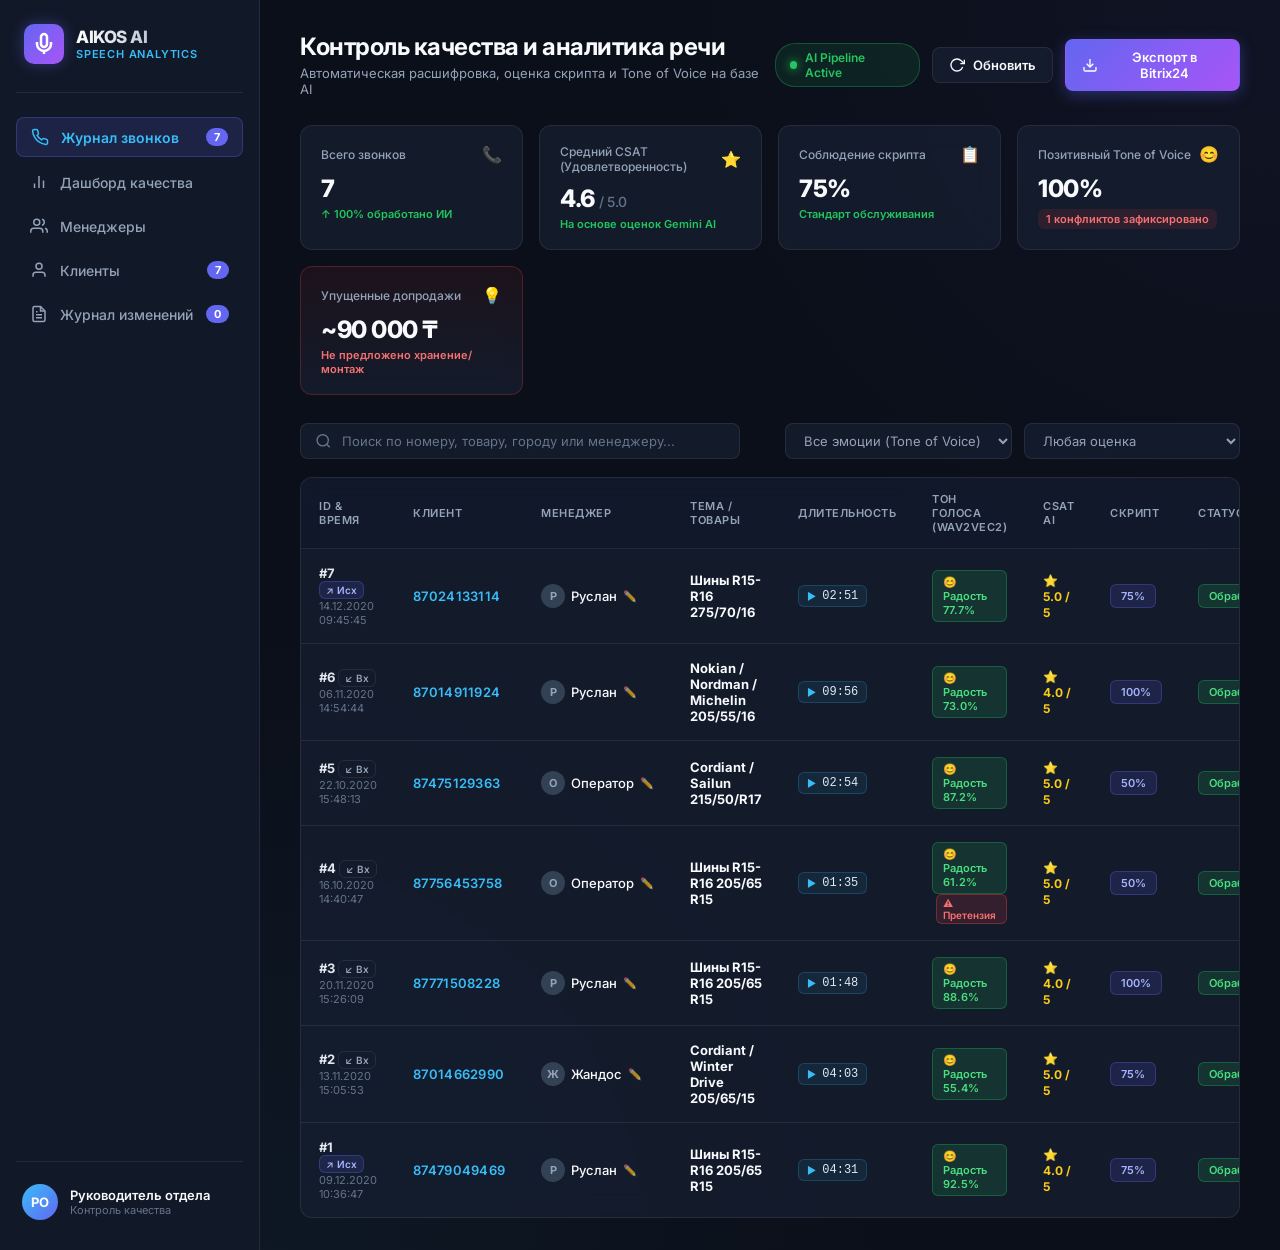
==== commit 0069d730: "feat: добавить прослушивание аудиозаписей звонков с интерактивным плеером и перемоткой по диалогу" ====
--- a/html/index.html
+++ b/html/index.html
@@ -46,6 +46,11 @@
                     <span>Клиенты</span>
                     <span class="badge-count" id="totalClientsBadge">0</span>
                 </a>
+                <a href="#audit" class="nav-item" data-view="view-audit">
+                    <svg width="18" height="18" viewBox="0 0 24 24" fill="none" stroke="currentColor" stroke-width="2"><path d="M14 2H6a2 2 0 0 0-2 2v16a2 2 0 0 0 2 2h12a2 2 0 0 0 2-2V8z"></path><polyline points="14 2 14 8 20 8"></polyline><line x1="16" y1="13" x2="8" y2="13"></line><line x1="16" y1="17" x2="8" y2="17"></line><polyline points="10 9 9 9 8 9"></polyline></svg>
+                    <span>Журнал изменений</span>
+                    <span class="badge-count" id="totalAuditBadge">0</span>
+                </a>
             </nav>
 
             <div class="sidebar-footer">
@@ -113,13 +118,13 @@
                         <div class="kpi-trend positive">Стандарт обслуживания</div>
                     </div>
 
-                    <div class="kpi-card">
+                    <div class="kpi-card interactive-kpi" id="kpiToneCard" title="Нажмите, чтобы отфильтровать звонки с конфликтами и претензиями">
                         <div class="kpi-header">
                             <span class="kpi-label">Позитивный Tone of Voice</span>
                             <span class="kpi-icon yellow">😊</span>
                         </div>
                         <div class="kpi-value" id="kpiPositiveTone">0%</div>
-                        <div class="kpi-trend neutral" id="kpiConflictsCount">0 конфликтов зафиксировано</div>
+                        <div class="kpi-trend warning clickable-trend" id="kpiConflictsCount" style="cursor: pointer;">0 конфликтов зафиксировано</div>
                     </div>
 
                     <div class="kpi-card highlight">
@@ -143,6 +148,7 @@
                             <option value="happy">Радость / Дружелюбно</option>
                             <option value="neutral">Нейтрально</option>
                             <option value="sad">Грусть / Сомнения</option>
+                            <option value="conflict">⚠️ Конфликты и претензии</option>
                         </select>
 
                         <select id="scoreFilter" class="filter-select">
@@ -150,9 +156,20 @@
                             <option value="5">⭐⭐⭐⭐⭐ (5 из 5)</option>
                             <option value="4">⭐⭐⭐⭐ (4 из 5)</option>
                             <option value="3">⭐⭐⭐ (3 из 5)</option>
+                            <option value="2">⭐⭐ (Низкая оценка ≤ 2)</option>
                         </select>
                     </div>
                 </section>
+
+                <!-- Индикатор активного фильтра конфликтов -->
+                <div id="activeFilterBadgeBar" style="display: none; margin-bottom: 14px; align-items: center; gap: 10px;">
+                    <span class="badge badge-warning" id="activeFilterText" style="padding: 6px 12px; font-size: 12.5px; border-radius: 8px;">
+                        ⚠️ Фильтр: показаны звонки с конфликтами и претензиями
+                    </span>
+                    <button class="btn-action" id="resetConflictFilterBtn" style="padding: 5px 12px; font-size: 12px; border-radius: 6px; cursor: pointer; background: rgba(239, 68, 68, 0.15); color: #f87171; border: 1px solid rgba(239, 68, 68, 0.3);">
+                        ✕ Сбросить фильтр (показать все)
+                    </button>
+                </div>
 
                 <section class="table-container">
                     <table class="crm-table" id="callsTable">
@@ -332,6 +349,82 @@
                     </table>
                 </div>
             </div>
+
+            <!-- ЭКРАН 5: ЖУРНАЛ ИЗМЕНЕНИЙ И АУДИТА ДАННЫХ -->
+            <div id="view-audit" class="page-view">
+                <!-- Сводная панель аудита -->
+                <section class="kpi-grid">
+                    <div class="kpi-card">
+                        <div class="kpi-header">
+                            <span class="kpi-label">Всего корректировок</span>
+                            <span class="kpi-icon blue">📝</span>
+                        </div>
+                        <div class="kpi-value" id="kpiAuditTotal">0</div>
+                        <div class="kpi-trend positive">Ручные правки данных</div>
+                    </div>
+
+                    <div class="kpi-card">
+                        <div class="kpi-header">
+                            <span class="kpi-label">Исправлено менеджеров</span>
+                            <span class="kpi-icon purple">👨‍💼</span>
+                        </div>
+                        <div class="kpi-value" id="kpiAuditManagers">0</div>
+                        <div class="kpi-trend positive">Уточнено по голосу / РОП</div>
+                    </div>
+
+                    <div class="kpi-card">
+                        <div class="kpi-header">
+                            <span class="kpi-label">Скорректировано городов</span>
+                            <span class="kpi-icon yellow">📍</span>
+                        </div>
+                        <div class="kpi-value" id="kpiAuditCities">0</div>
+                        <div class="kpi-trend neutral">Филиалы обслуживания</div>
+                    </div>
+
+                    <div class="kpi-card">
+                        <div class="kpi-header">
+                            <span class="kpi-label">Последняя правка</span>
+                            <span class="kpi-icon green">⏱️</span>
+                        </div>
+                        <div class="kpi-value" id="kpiAuditLastTime" style="font-size: 15px; margin-top: 5px;">—</div>
+                        <div class="kpi-trend positive" id="kpiAuditLastUser">История версий активна</div>
+                    </div>
+                </section>
+
+                <section class="table-controls">
+                    <div class="search-box" style="flex: 1.5; max-width: 500px;">
+                        <svg width="18" height="18" viewBox="0 0 24 24" fill="none" stroke="currentColor" stroke-width="2"><circle cx="11" cy="11" r="8"></circle><line x1="21" y1="21" x2="16.65" y2="16.65"></line></svg>
+                        <input type="text" id="auditSearchInput" placeholder="Поиск по ID звонка, менеджеру, полю или автору правки...">
+                    </div>
+
+                    <div class="filter-group">
+                        <select id="auditFieldFilter" class="filter-select">
+                            <option value="all">Все поля</option>
+                            <option value="manager_name">Менеджер</option>
+                            <option value="city_name">Город / Филиал</option>
+                        </select>
+                    </div>
+                </section>
+
+                <section class="table-container">
+                    <table class="crm-table">
+                        <thead>
+                            <tr>
+                                <th>Дата и время правки</th>
+                                <th>Звонок (#ID & Телефон)</th>
+                                <th>Измененное поле</th>
+                                <th>Было ➔ Стало</th>
+                                <th>Кем изменено</th>
+                                <th>Причина / Комментарий</th>
+                                <th class="text-right">Действие</th>
+                            </tr>
+                        </thead>
+                        <tbody id="auditTableBody">
+                            <!-- Заполняется в JS -->
+                        </tbody>
+                    </table>
+                </section>
+            </div>
         </main>
     </div>
 
@@ -347,7 +440,12 @@
                     </div>
                     <h2 class="modal-title" id="modalPhoneTitle">+7 (701) 466-29-90</h2>
                 </div>
-                <button class="modal-close-btn" id="closeModalBtn">&times;</button>
+                <div style="display: flex; align-items: center; gap: 10px;">
+                    <button class="btn btn-secondary" id="openEditFromModalBtn" style="padding: 6px 12px; font-size: 12px; border-radius: 8px;">
+                        ✏️ Редактировать (Менеджер / Город)
+                    </button>
+                    <button class="modal-close-btn" id="closeModalBtn">&times;</button>
+                </div>
             </div>
 
             <!-- Вкладки модального окна -->
@@ -443,15 +541,17 @@
                 <div class="tab-content" id="tab-transcript">
                     <div class="transcript-player-bar">
                         <button class="player-btn" id="playAudioBtn">
-                            <svg width="18" height="18" viewBox="0 0 24 24" fill="none" stroke="currentColor" stroke-width="2"><polygon points="5 3 19 12 5 21 5 3"></polygon></svg>
-                            Прослушать аудио
+                            <span id="playerBtnIcon">
+                                <svg width="18" height="18" viewBox="0 0 24 24" fill="none" stroke="currentColor" stroke-width="2"><polygon points="5 3 19 12 5 21 5 3"></polygon></svg>
+                            </span>
+                            <span id="playerBtnText">Прослушать аудио</span>
                         </button>
-                        <div class="audio-progress">
-                            <span class="time-curr">00:00</span>
-                            <div class="progress-bar-track">
-                                <div class="progress-fill" style="width: 35%;"></div>
-                            </div>
-                            <span class="time-total" id="modalAudioDuration">04:03</span>
+                        <div class="audio-progress" style="display: flex; align-items: center; gap: 10px; flex: 1;">
+                            <span class="time-curr" id="modalAudioCurrentTime">00:00</span>
+                            <div class="progress-bar-track" id="modalAudioTrack" style="flex: 1; height: 8px; background: rgba(255,255,255,0.1); border-radius: 4px; cursor: pointer; position: relative;" title="Нажмите для перемотки аудио">
+                                <div class="progress-fill" id="modalAudioProgressFill" style="width: 0%; height: 100%; background: linear-gradient(90deg, #38bdf8, #818cf8); border-radius: 4px; pointer-events: none; transition: width 0.1s linear;"></div>
+                            </div>
+                            <span class="time-total" id="modalAudioDuration">00:00</span>
                         </div>
                         <div class="transcript-legend">
                             <span class="legend-dot green"></span> Позитив
@@ -459,6 +559,8 @@
                             <span class="legend-dot red"></span> Негатив
                         </div>
                     </div>
+
+                    <audio id="globalCallAudioPlayer" preload="none" style="display: none;"></audio>
 
                     <div class="dialogue-container" id="modalDialogueContainer">
                         <!-- Реплики диалога со значками тональности RuBERT -->
@@ -872,6 +974,92 @@
         </div>
     </div>
 
+    <!-- МОДАЛЬНОЕ ОКНО РЕДАКТИРОВАНИЯ ДАННЫХ ЗВОНКА (МЕНЕДЖЕР / ГОРОД) -->
+    <div class="modal-backdrop" id="editCallModal" style="z-index: 10050;">
+        <div class="modal-dialog" style="max-width: 520px;">
+            <div class="modal-header">
+                <div>
+                    <h2 class="modal-title" id="editModalTitle">✏️ Корректировка данных звонка</h2>
+                    <p class="modal-subtitle" id="editModalSubtitle">Звонок #9 • Клиент: +7 (747) 904-94-69</p>
+                </div>
+                <button class="modal-close-btn" id="closeEditModalBtn">&times;</button>
+            </div>
+
+            <div class="modal-body" style="display: flex; flex-direction: column; gap: 16px;">
+                <input type="hidden" id="editCallId">
+
+                <div class="form-group">
+                    <label style="font-size: 12.5px; font-weight: 600; color: var(--text-secondary); display: block; margin-bottom: 6px;">
+                        Менеджер (Сотрудник компании):
+                    </label>
+                    <div style="display: flex; gap: 8px;">
+                        <select id="editManagerSelect" class="filter-select" style="flex: 1;">
+                            <option value="Оператор">Оператор (Не определен)</option>
+                            <option value="Руслан">Руслан</option>
+                            <option value="Жандос">Жандос</option>
+                            <option value="Фарит">Фарит</option>
+                            <option value="Азамат">Азамат</option>
+                            <option value="Данияр">Данияр</option>
+                            <option value="Айбек">Айбек</option>
+                            <option value="Максим">Максим</option>
+                            <option value="Ербол">Ербол</option>
+                            <option value="custom">✏️ Другое имя...</option>
+                        </select>
+                        <input type="text" id="editManagerCustom" placeholder="Введите имя..." style="display: none; flex: 1; background: var(--bg-card); border: 1px solid var(--border-color); padding: 8px 12px; border-radius: 8px; color: #fff;">
+                    </div>
+                </div>
+
+                <div class="form-group">
+                    <label style="font-size: 12.5px; font-weight: 600; color: var(--text-secondary); display: block; margin-bottom: 6px;">
+                        Город / Филиал:
+                    </label>
+                    <div style="display: flex; gap: 8px;">
+                        <select id="editCitySelect" class="filter-select" style="flex: 1;">
+                            <option value="Алматы">Алматы</option>
+                            <option value="Шымкент">Шымкент</option>
+                            <option value="Астана">Астана</option>
+                            <option value="Караганда">Караганда</option>
+                            <option value="Актобе">Актобе</option>
+                            <option value="Тараз">Тараз</option>
+                            <option value="Павлодар">Павлодар</option>
+                            <option value="Усть-Каменогорск">Усть-Каменогорск</option>
+                            <option value="Семей">Семей</option>
+                            <option value="Атырау">Атырау</option>
+                            <option value="custom">✏️ Другой город...</option>
+                        </select>
+                        <input type="text" id="editCityCustom" placeholder="Введите город..." style="display: none; flex: 1; background: var(--bg-card); border: 1px solid var(--border-color); padding: 8px 12px; border-radius: 8px; color: #fff;">
+                    </div>
+                </div>
+
+                <div class="form-group">
+                    <label style="font-size: 12.5px; font-weight: 600; color: var(--text-secondary); display: block; margin-bottom: 6px;">
+                        Кем вносятся изменения (Автор):
+                    </label>
+                    <select id="editAuthorSelect" class="filter-select" style="width: 100%;">
+                        <option value="РОП (Руководитель отдела)">РОП (Руководитель отдела)</option>
+                        <option value="Супервайзер контроля качества">Супервайзер контроля качества</option>
+                        <option value="Старший менеджер">Старший менеджер</option>
+                        <option value="Администратор">Администратор</option>
+                    </select>
+                </div>
+
+                <div class="form-group">
+                    <label style="font-size: 12.5px; font-weight: 600; color: var(--text-secondary); display: block; margin-bottom: 6px;">
+                        Причина корректировки / Комментарий:
+                    </label>
+                    <textarea id="editCommentInput" rows="2" placeholder="Например: Менеджер не назвал имя при приветствии, идентифицирован по тембру голоса..." style="width: 100%; background: var(--bg-card); border: 1px solid var(--border-color); padding: 8px 12px; border-radius: 8px; color: #fff; font-size: 13px; outline: none; resize: vertical;"></textarea>
+                </div>
+
+                <div id="editModalAlert" style="display: none; padding: 10px; border-radius: 8px; font-size: 12.5px;"></div>
+            </div>
+
+            <div class="modal-footer">
+                <button class="btn btn-secondary" id="cancelEditModalBtn">Отмена</button>
+                <button class="btn btn-primary" id="saveEditModalBtn">💾 Сохранить в БД и Журнал</button>
+            </div>
+        </div>
+    </div>
+
     <script src="app.js"></script>
 </body>
 </html>
--- a/html/style.css
+++ b/html/style.css
@@ -310,6 +310,35 @@
     border-color: rgba(239, 68, 68, 0.25);
 }
 
+.kpi-card.interactive-kpi {
+    cursor: pointer;
+    position: relative;
+    transition: all 0.25s ease;
+}
+
+.kpi-card.interactive-kpi:hover {
+    transform: translateY(-3px);
+    border-color: rgba(234, 179, 8, 0.4);
+    box-shadow: 0 8px 24px rgba(234, 179, 8, 0.12);
+}
+
+.clickable-trend {
+    display: inline-flex;
+    align-items: center;
+    gap: 4px;
+    padding: 3px 8px;
+    border-radius: 6px;
+    background: rgba(239, 68, 68, 0.12);
+    color: #f87171 !important;
+    font-weight: 600;
+    transition: all 0.2s ease;
+}
+
+.clickable-trend:hover {
+    background: rgba(239, 68, 68, 0.25);
+    transform: scale(1.02);
+}
+
 .kpi-header {
     display: flex;
     justify-content: space-between;
@@ -1790,3 +1819,133 @@
     border-color: transparent;
 }
 
+/* ========================================================
+   СТИЛИ ДЛЯ РЕДАКТИРОВАНИЯ И ЖУРНАЛА АУДИТА
+   ======================================================== */
+.btn-icon {
+    display: inline-flex;
+    align-items: center;
+    justify-content: center;
+    background: rgba(255, 255, 255, 0.05);
+    border: 1px solid var(--border-color);
+    color: var(--text-primary);
+    cursor: pointer;
+    transition: all 0.2s;
+}
+
+.btn-icon:hover {
+    background: rgba(99, 102, 241, 0.2);
+    border-color: rgba(99, 102, 241, 0.4);
+    transform: scale(1.05);
+}
+
+.badge-neutral {
+    background: rgba(148, 163, 184, 0.15);
+    color: #cbd5e1;
+    border: 1px solid rgba(148, 163, 184, 0.3);
+}
+
+.manager-badge:hover {
+    border-color: rgba(99, 102, 241, 0.5);
+    background: rgba(99, 102, 241, 0.15);
+}
+
+/* ========================================================
+   СТИЛИ АУДИОПЛЕЕРА И ПРОСЛУШКИ
+   ======================================================== */
+.transcript-player-bar {
+    display: flex;
+    align-items: center;
+    gap: 16px;
+    background: rgba(15, 23, 42, 0.75);
+    border: 1px solid rgba(56, 189, 248, 0.25);
+    padding: 12px 18px;
+    border-radius: 12px;
+    margin-bottom: 20px;
+    box-shadow: 0 8px 24px rgba(0, 0, 0, 0.25);
+    backdrop-filter: blur(12px);
+}
+
+.player-btn {
+    display: inline-flex;
+    align-items: center;
+    gap: 8px;
+    background: linear-gradient(135deg, #0284c7, #6366f1);
+    color: #fff;
+    border: none;
+    border-radius: 8px;
+    padding: 8px 16px;
+    font-size: 13px;
+    font-weight: 600;
+    cursor: pointer;
+    transition: all 0.2s ease;
+    box-shadow: 0 2px 8px rgba(2, 132, 199, 0.35);
+    white-space: nowrap;
+}
+
+.player-btn:hover {
+    background: linear-gradient(135deg, #0ea5e9, #4f46e5);
+    transform: translateY(-1px);
+    box-shadow: 0 4px 12px rgba(14, 165, 233, 0.5);
+}
+
+.player-btn.playing {
+    background: linear-gradient(135deg, #f59e0b, #d97706);
+    box-shadow: 0 2px 10px rgba(245, 158, 11, 0.4);
+    animation: playerPulse 2s infinite;
+}
+
+@keyframes playerPulse {
+    0% { box-shadow: 0 0 0 0 rgba(245, 158, 11, 0.5); }
+    70% { box-shadow: 0 0 0 8px rgba(245, 158, 11, 0); }
+    100% { box-shadow: 0 0 0 0 rgba(245, 158, 11, 0); }
+}
+
+.audio-progress {
+    display: flex;
+    align-items: center;
+    gap: 12px;
+    flex: 1;
+}
+
+.progress-bar-track {
+    flex: 1;
+    height: 8px;
+    background: rgba(255, 255, 255, 0.12);
+    border-radius: 6px;
+    cursor: pointer;
+    position: relative;
+    overflow: hidden;
+    transition: height 0.15s ease;
+}
+
+.progress-bar-track:hover {
+    height: 10px;
+}
+
+.progress-fill {
+    height: 100%;
+    background: linear-gradient(90deg, #38bdf8, #818cf8, #a855f7);
+    border-radius: 6px;
+    pointer-events: none;
+    transition: width 0.1s linear;
+}
+
+.time-curr, .time-total {
+    font-size: 12px;
+    font-family: monospace;
+    font-weight: 600;
+    color: var(--text-secondary);
+    min-width: 42px;
+}
+
+.message-row {
+    transition: background 0.2s ease, border-color 0.2s ease, transform 0.15s ease;
+}
+
+.message-row:hover {
+    background: rgba(255, 255, 255, 0.05);
+    border-color: rgba(56, 189, 248, 0.3);
+    transform: translateX(2px);
+}
+
